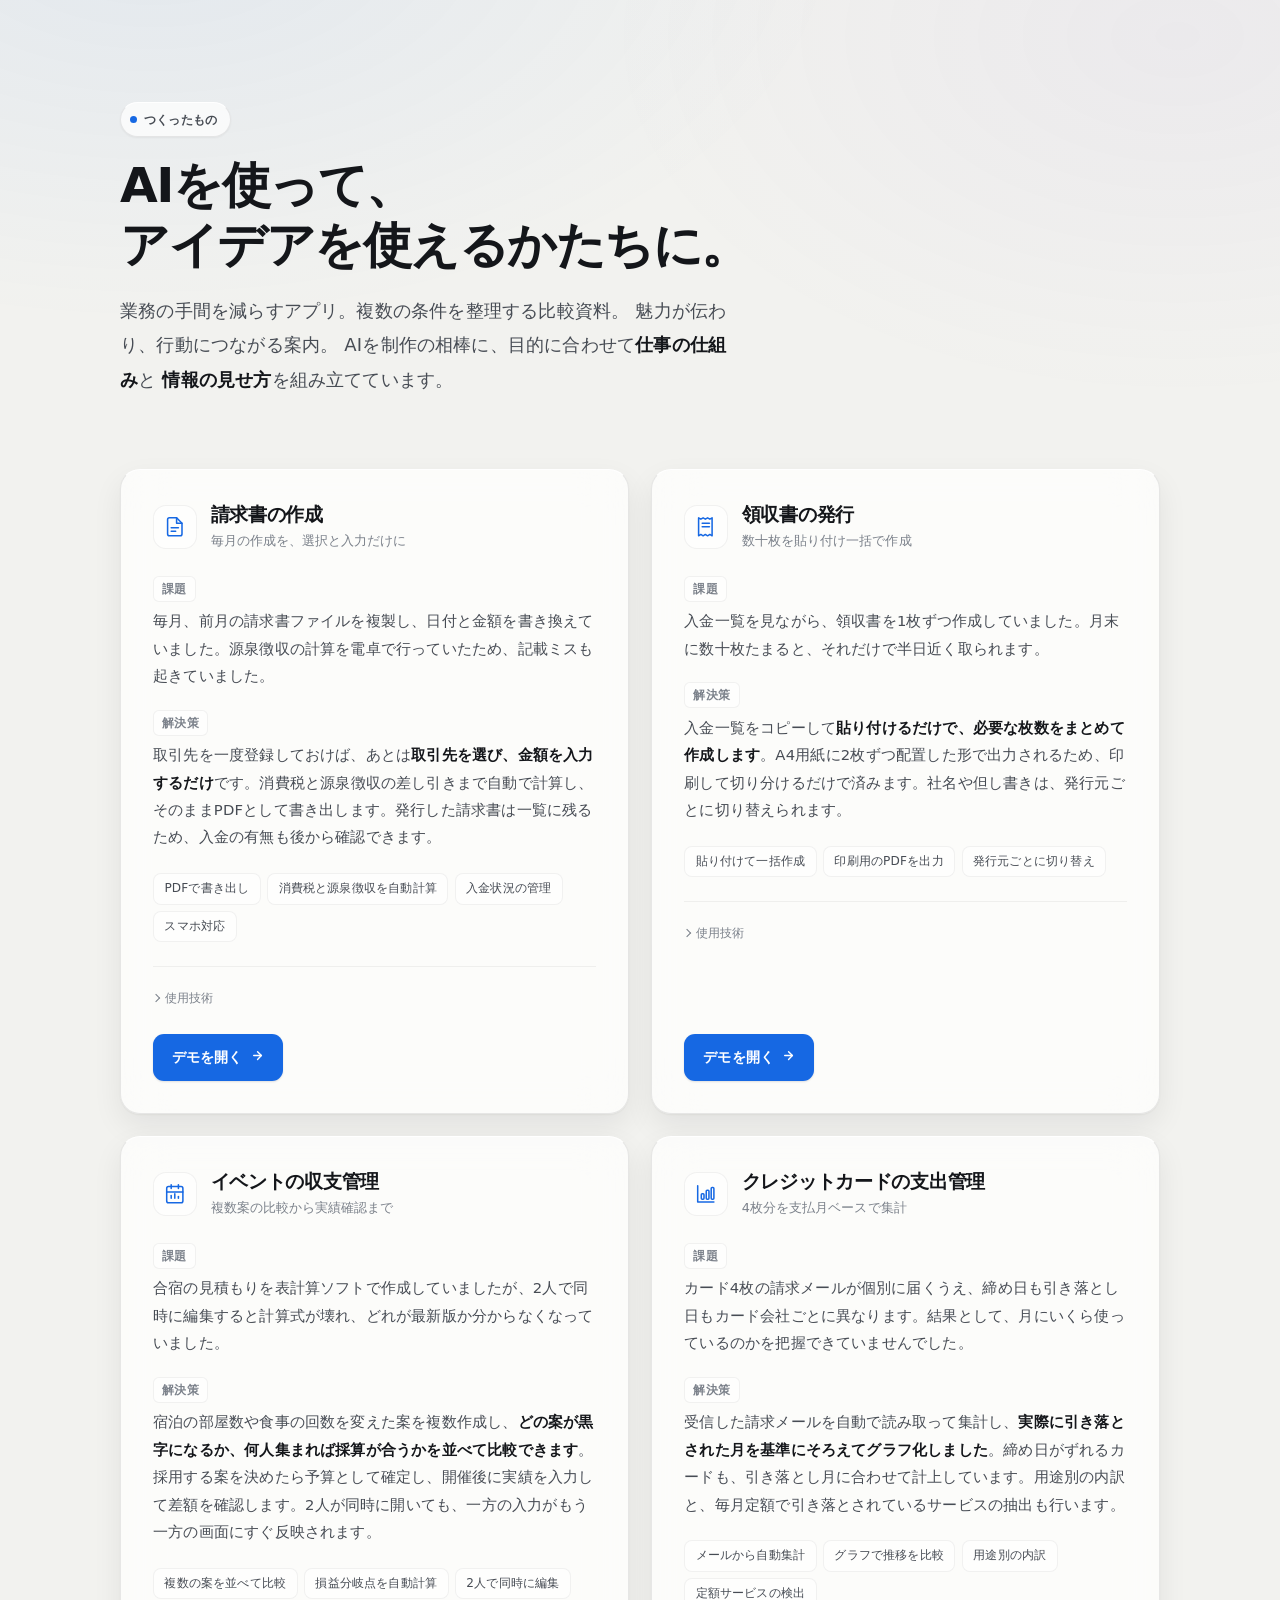
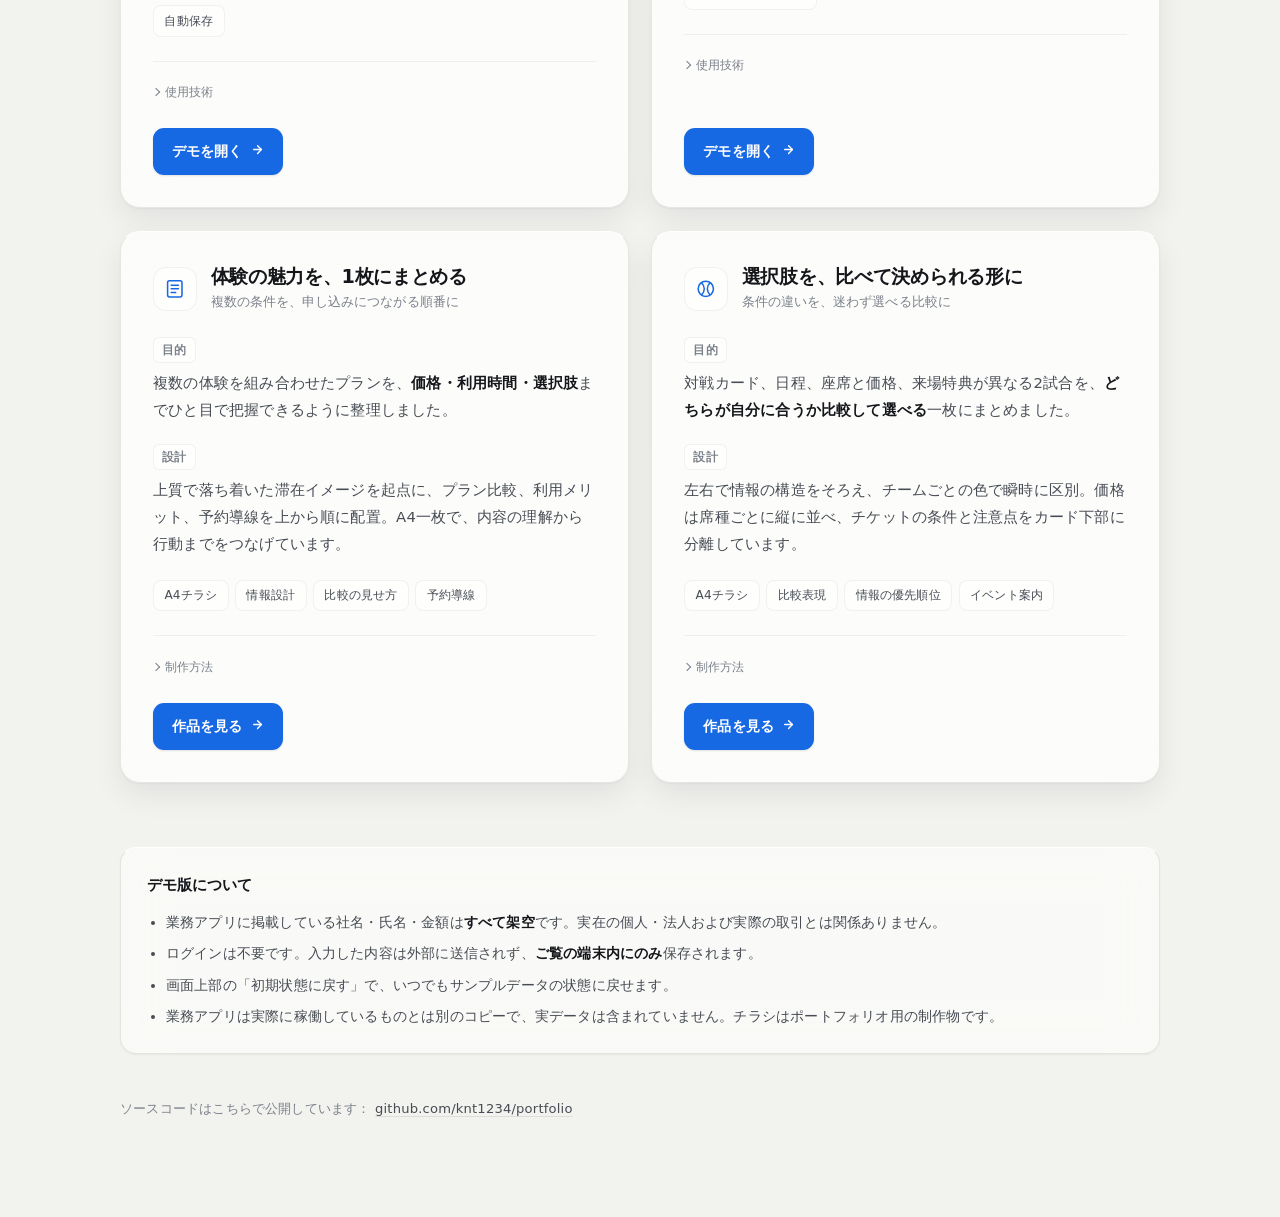
==== index.html @ f6bdf7dd "Emphasize AI capabilities in portfolio copy" ====
<!doctype html>
<html lang="ja">
<head>
<meta charset="utf-8">
<meta name="viewport" content="width=device-width, initial-scale=1">
<title>つくったもの｜AIでアイデアを使えるかたちに</title>
<meta name="description" content="AIを使って、業務アプリ、比較資料、案内チラシなどを制作。仕事や情報を、目的に合った使いやすいかたちにしています。">
<link rel="icon" href="data:image/svg+xml,<svg xmlns='http://www.w3.org/2000/svg' viewBox='0 0 100 100'><text y='.9em' font-size='90'>🧰</text></svg>">
<style>
/* ============================================================
   1. 配色とトークン
   ------------------------------------------------------------
   閲覧者のOSの明暗設定にそのまま従う。
   影・境界・面の3層で奥行きを作り、色は最小限にとどめる。
   ============================================================ */
:root {
  color-scheme: light dark;

  --page:        #f2f2ef;
  --wash-a:      rgba(31, 111, 235, .07);
  --wash-b:      rgba(120, 90, 200, .05);

  --surface:     rgba(255, 255, 255, .72);
  --surface-2:   rgba(255, 255, 255, .55);
  --edge-top:    rgba(255, 255, 255, .9);

  --ink:         #14161a;
  --ink-2:       #474c54;
  --ink-3:       #7b818a;

  --line:        rgba(20, 22, 26, .09);
  --line-2:      rgba(20, 22, 26, .055);

  --accent:      #1668e3;
  --accent-soft: rgba(22, 104, 227, .10);
  --accent-ink:  #ffffff;

  --shadow-1: 0 1px 2px rgba(16, 18, 22, .05);
  --shadow-2: 0 1px 2px rgba(16, 18, 22, .05), 0 12px 30px rgba(16, 18, 22, .07);
  --shadow-3: 0 2px 5px rgba(16, 18, 22, .07), 0 22px 52px rgba(16, 18, 22, .12);

  --blur: blur(24px) saturate(180%);

  /* 減衰しきったばね。行きすぎず、すっと止まる */
  --ease-spring: cubic-bezier(.32, .72, 0, 1);
  --ease-out:    cubic-bezier(.16, 1, .3, 1);
}

@media (prefers-color-scheme: dark) {
  :root {
    --page:        #0c0d0f;
    --wash-a:      rgba(80, 140, 255, .10);
    --wash-b:      rgba(150, 120, 255, .07);

    --surface:     rgba(30, 33, 38, .72);
    --surface-2:   rgba(38, 42, 48, .55);
    --edge-top:    rgba(255, 255, 255, .10);

    --ink:         #f4f5f7;
    --ink-2:       #b9bec6;
    --ink-3:       #868d97;

    --line:        rgba(255, 255, 255, .10);
    --line-2:      rgba(255, 255, 255, .06);

    --accent:      #74acff;
    --accent-soft: rgba(116, 172, 255, .14);
    --accent-ink:  #0c0d0f;

    --shadow-1: 0 1px 2px rgba(0, 0, 0, .45);
    --shadow-2: 0 1px 2px rgba(0, 0, 0, .45), 0 12px 30px rgba(0, 0, 0, .38);
    --shadow-3: 0 2px 5px rgba(0, 0, 0, .5), 0 22px 52px rgba(0, 0, 0, .5);
  }
}

/* 透明度を控える設定の人には、すりガラスをやめて不透明にする */
@media (prefers-reduced-transparency: reduce) {
  :root {
    --surface: Canvas;
    --surface-2: Canvas;
    --blur: none;
  }
  body::before { display: none; }
}

/* コントラストを上げる設定の人には、面を締めて境界をはっきりさせる */
@media (prefers-contrast: more) {
  :root {
    --surface: Canvas;
    --surface-2: Canvas;
    --line: CanvasText;
    --blur: none;
    --ink-2: CanvasText;
  }
}

* { box-sizing: border-box; }
html { -webkit-text-size-adjust: 100%; scroll-behavior: smooth; }

@media (prefers-reduced-motion: reduce) {
  html { scroll-behavior: auto; }
}

body {
  margin: 0;
  min-height: 100%;
  background: var(--page);
  color: var(--ink);
  /* 端末の標準フォントを使う。字形も字間も、その端末向けに調整済みのため */
  font: 100%/1.75 system-ui, -apple-system, "Hiragino Sans", "Noto Sans JP", sans-serif;
  font-size: 16px;
  letter-spacing: .012em;
  -webkit-font-smoothing: antialiased;
  text-rendering: optimizeLegibility;
}

/* すりガラスの下に敷く、ごく淡い光。面に厚みを感じさせるため */
body::before {
  content: "";
  position: fixed;
  inset: 0;
  z-index: -1;
  pointer-events: none;
  background:
    radial-gradient(70rem 40rem at 12% -8%, var(--wash-a), transparent 62%),
    radial-gradient(60rem 38rem at 92% 4%, var(--wash-b), transparent 60%);
}

.wrap {
  max-width: 1120px;
  margin: 0 auto;
  padding: clamp(3rem, 8vw, 6.5rem) clamp(1.25rem, 4vw, 2.5rem) 6rem;
}

/* ============================================================
   2. 導入
   ============================================================ */
/* 幅の指定に ch は使わない。日本語では「0」の字幅が基準になり、
   想定の半分ほどの幅になってしまうため。rem で決め打つ。 */
.masthead {
  max-width: 52rem;
  margin-bottom: clamp(2.75rem, 7vw, 4.5rem);
}

.eyebrow {
  display: inline-flex;
  align-items: center;
  gap: .45rem;
  margin: 0 0 1.15rem;
  padding: .34rem .8rem .34rem .55rem;
  border: 1px solid var(--line);
  border-top-color: var(--edge-top);
  border-radius: 999px;
  background: var(--surface);
  backdrop-filter: var(--blur);
  -webkit-backdrop-filter: var(--blur);
  box-shadow: var(--shadow-1);
  font-size: .78rem;
  font-weight: 600;
  letter-spacing: .01em;
  color: var(--ink-2);
}
.eyebrow .dot {
  width: .45rem; height: .45rem;
  border-radius: 50%;
  background: var(--accent);
}

h1 {
  margin: 0 0 1.1rem;
  font-size: clamp(1.78rem, 4.6vw, 3.05rem);
  font-weight: 700;
  /* 文字が大きくなるほど字間は空いて見えるので、その分を詰める */
  letter-spacing: -.03em;
  line-height: 1.24;
  /* 各行の長さをそろえ、末尾に1〜2文字だけ残るのを避ける */
  text-wrap: balance;
}

/* 狭い画面では、決め打ちの改行をやめて自然に折り返させる */
@media (max-width: 40rem) {
  h1 br { display: none; }
}

.lede {
  margin: 0;
  max-width: 38rem;
  font-size: clamp(1.02rem, 2.1vw, 1.13rem);
  line-height: 1.9;
  color: var(--ink-2);
  text-wrap: pretty;
}
.lede strong { color: var(--ink); font-weight: 650; }

/* ============================================================
   3. カード
   ============================================================ */
.grid {
  display: grid;
  grid-template-columns: repeat(auto-fit, minmax(min(100%, 23rem), 1fr));
  gap: clamp(1rem, 2.2vw, 1.4rem);
}

.card {
  display: flex;
  flex-direction: column;
  padding: clamp(1.5rem, 3vw, 2rem);
  border: 1px solid var(--line);
  /* 上辺だけ明るくして、面に光が当たっているように見せる */
  border-top-color: var(--edge-top);
  border-radius: 20px;
  background: var(--surface);
  backdrop-filter: var(--blur);
  -webkit-backdrop-filter: var(--blur);
  box-shadow: var(--shadow-2);
  transition:
    transform 420ms var(--ease-spring),
    box-shadow 420ms var(--ease-spring),
    border-color 420ms var(--ease-out);
}

@media (hover: hover) {
  .card:hover {
    transform: translateY(-4px);
    box-shadow: var(--shadow-3);
    border-color: color-mix(in srgb, var(--accent) 26%, var(--line));
  }
  .card:hover .icon {
    background: var(--accent-soft);
    transform: scale(1.04);
  }
}

.card-head {
  display: flex;
  align-items: center;
  gap: .85rem;
  margin-bottom: 1.35rem;
}

.icon {
  flex: none;
  display: grid;
  place-items: center;
  width: 2.75rem;
  height: 2.75rem;
  border: 1px solid var(--line-2);
  border-radius: 13px;
  background: var(--surface-2);
  color: var(--accent);
  transition: background 420ms var(--ease-out), transform 420ms var(--ease-spring);
}
.icon svg { width: 1.35rem; height: 1.35rem; }

h2 {
  margin: 0;
  font-size: 1.2rem;
  font-weight: 660;
  letter-spacing: -.015em;
  line-height: 1.35;
}
.card-kicker {
  margin: .1rem 0 0;
  font-size: .8rem;
  font-weight: 500;
  color: var(--ink-3);
  letter-spacing: .005em;
}

/* 課題 → 解決策 */
.story { margin: 0 0 1.4rem; }

.story dt {
  display: inline-block;
  margin-bottom: .35rem;
  padding: .12rem .5rem;
  border-radius: 6px;
  background: var(--surface-2);
  border: 1px solid var(--line-2);
  font-size: .72rem;
  font-weight: 650;
  letter-spacing: .04em;
  color: var(--ink-3);
}
.story dd {
  margin: 0 0 1.15rem;
  font-size: .925rem;
  line-height: 1.85;
  color: var(--ink-2);
}
.story dd:last-child { margin-bottom: 0; }
.story dd strong { color: var(--ink); font-weight: 620; }

.tags {
  display: flex;
  flex-wrap: wrap;
  gap: .4rem;
  margin: 0 0 1.5rem;
  padding: 0;
  list-style: none;
}
.tags li {
  padding: .26rem .65rem;
  border: 1px solid var(--line-2);
  border-radius: 8px;
  background: var(--surface-2);
  font-size: .755rem;
  font-weight: 500;
  letter-spacing: .015em;
  color: var(--ink-2);
}

/* 技術の話は、読みたい人だけが開ければよい。ひと段深いところに置く */
.tech {
  margin: 0 0 1.5rem;
  border-top: 1px solid var(--line-2);
  padding-top: .9rem;
}
.tech summary {
  display: inline-flex;
  align-items: center;
  gap: .35rem;
  font-size: .78rem;
  font-weight: 550;
  color: var(--ink-3);
  cursor: pointer;
  list-style: none;
  transition: color 220ms var(--ease-out);
}
.tech summary::-webkit-details-marker { display: none; }
.tech summary::before {
  content: "";
  width: .32rem; height: .32rem;
  border-right: 1.6px solid currentColor;
  border-bottom: 1.6px solid currentColor;
  transform: rotate(-45deg);
  transition: transform 300ms var(--ease-spring);
}
.tech[open] summary::before { transform: rotate(45deg); }
.tech summary:hover { color: var(--ink-2); }
.tech p {
  margin: .7rem 0 0;
  font-size: .8rem;
  line-height: 1.8;
  color: var(--ink-3);
}

.card-foot { margin-top: auto; }

.open {
  display: inline-flex;
  align-items: center;
  gap: .5rem;
  padding: .68rem 1.2rem;
  border-radius: 11px;
  background: var(--accent);
  color: var(--accent-ink);
  font-size: .9rem;
  font-weight: 620;
  letter-spacing: .005em;
  text-decoration: none;
  box-shadow: 0 1px 2px rgba(16, 18, 22, .12);
  /* 指を離してからでは遅い。押した瞬間に返す */
  transition: transform 110ms var(--ease-out), box-shadow 260ms var(--ease-out), filter 260ms var(--ease-out);
}
.open:hover { box-shadow: 0 8px 22px color-mix(in srgb, var(--accent) 34%, transparent); filter: brightness(1.07); }
.open:active { transform: scale(.968); transition-duration: 70ms; }
.open:focus-visible { outline: 2px solid var(--accent); outline-offset: 3px; }
.open .arr { transition: transform 340ms var(--ease-spring); }
.open:hover .arr { transform: translateX(3px); }
.open svg { width: .82rem; height: .82rem; }

/* ============================================================
   4. 注記とフッター
   ============================================================ */
.note {
  margin: clamp(2.75rem, 6vw, 4rem) 0 0;
  padding: 1.5rem 1.65rem;
  border: 1px solid var(--line);
  border-top-color: var(--edge-top);
  border-radius: 16px;
  background: var(--surface-2);
  backdrop-filter: var(--blur);
  -webkit-backdrop-filter: var(--blur);
  box-shadow: var(--shadow-1);
}
.note h3 {
  margin: 0 0 .7rem;
  font-size: .95rem;
  font-weight: 650;
  letter-spacing: -.005em;
  color: var(--ink);
}
.note ul { margin: 0; padding-left: 1.15rem; }
.note li {
  margin-bottom: .4rem;
  font-size: .875rem;
  line-height: 1.8;
  color: var(--ink-2);
}
.note li:last-child { margin-bottom: 0; }
.note strong { color: var(--ink); font-weight: 620; }

footer {
  margin-top: 2.75rem;
  font-size: .82rem;
  color: var(--ink-3);
}
footer a {
  color: var(--ink-2);
  text-decoration-color: var(--line);
  text-underline-offset: .25em;
}
footer a:hover { color: var(--accent); }

/* ============================================================
   5. 登場のしかた
   ------------------------------------------------------------
   届いた順に、ごく短く持ち上げながら現れる。
   動きを控える設定の人には、この演出ごと出さない。
   ============================================================ */
@media (prefers-reduced-motion: no-preference) {
  .rise {
    opacity: 0;
    transform: translateY(12px);
    animation: rise 620ms var(--ease-spring) forwards;
  }
  .rise:nth-child(1) { animation-delay: 60ms; }
  .rise:nth-child(2) { animation-delay: 130ms; }
  .rise:nth-child(3) { animation-delay: 200ms; }
  .rise:nth-child(4) { animation-delay: 270ms; }
  .masthead.rise { animation-delay: 0ms; }
}

@keyframes rise {
  to { opacity: 1; transform: none; }
}

@media (prefers-reduced-motion: reduce) {
  .card, .open, .icon, .arr, .tech summary::before { transition-duration: 1ms !important; }
  .card:hover, .open:active, .icon { transform: none !important; }
}
</style>
</head>
<body>

<div class="wrap">

  <header class="masthead rise">
    <span class="eyebrow"><span class="dot" aria-hidden="true"></span>つくったもの</span>
    <h1>AIを使って、<br>アイデアを使えるかたちに。</h1>
    <p class="lede">
      業務の手間を減らすアプリ。複数の条件を整理する比較資料。
      魅力が伝わり、行動につながる案内。
      AIを制作の相棒に、目的に合わせて<strong>仕事の仕組み</strong>と
      <strong>情報の見せ方</strong>を組み立てています。
    </p>
  </header>

  <main class="grid">

    <!-- ============ 請求書 ============ -->
    <article class="card rise">
      <div class="card-head">
        <span class="icon" aria-hidden="true">
          <svg viewBox="0 0 24 24" fill="none" stroke="currentColor" stroke-width="1.7" stroke-linecap="round" stroke-linejoin="round">
            <path d="M14 2H6a2 2 0 0 0-2 2v16a2 2 0 0 0 2 2h12a2 2 0 0 0 2-2V8z"/>
            <path d="M14 2v6h6"/><path d="M8 13h8"/><path d="M8 17h5"/>
          </svg>
        </span>
        <div>
          <h2>請求書の作成</h2>
          <p class="card-kicker">毎月の作成を、選択と入力だけに</p>
        </div>
      </div>

      <dl class="story">
        <dt>課題</dt>
        <dd>毎月、前月の請求書ファイルを複製し、日付と金額を書き換えていました。源泉徴収の計算を電卓で行っていたため、記載ミスも起きていました。</dd>
        <dt>解決策</dt>
        <dd>取引先を一度登録しておけば、あとは<strong>取引先を選び、金額を入力するだけ</strong>です。消費税と源泉徴収の差し引きまで自動で計算し、そのままPDFとして書き出します。発行した請求書は一覧に残るため、入金の有無も後から確認できます。</dd>
      </dl>

      <ul class="tags">
        <li>PDFで書き出し</li><li>消費税と源泉徴収を自動計算</li><li>入金状況の管理</li><li>スマホ対応</li>
      </ul>

      <details class="tech">
        <summary>使用技術</summary>
        <p>HTML / CSS / JavaScript のみ。PDF生成に jsPDF、保存はブラウザの localStorage。ビルド工程なしの静的ファイル1枚で完結。</p>
      </details>

      <div class="card-foot">
        <a class="open" href="apps/invoice/">デモを開く
          <span class="arr" aria-hidden="true"><svg viewBox="0 0 24 24" fill="none" stroke="currentColor" stroke-width="2.6" stroke-linecap="round" stroke-linejoin="round"><path d="M5 12h14"/><path d="m12 5 7 7-7 7"/></svg></span>
        </a>
      </div>
    </article>

    <!-- ============ 領収書 ============ -->
    <article class="card rise">
      <div class="card-head">
        <span class="icon" aria-hidden="true">
          <svg viewBox="0 0 24 24" fill="none" stroke="currentColor" stroke-width="1.7" stroke-linecap="round" stroke-linejoin="round">
            <path d="M4 2v20l2.5-1.5L9 22l2.5-1.5L14 22l2.5-1.5L19 22V2l-2.5 1.5L14 2l-2.5 1.5L9 2 6.5 3.5z"/>
            <path d="M8 8h8"/><path d="M8 12h8"/>
          </svg>
        </span>
        <div>
          <h2>領収書の発行</h2>
          <p class="card-kicker">数十枚を貼り付け一括で作成</p>
        </div>
      </div>

      <dl class="story">
        <dt>課題</dt>
        <dd>入金一覧を見ながら、領収書を1枚ずつ作成していました。月末に数十枚たまると、それだけで半日近く取られます。</dd>
        <dt>解決策</dt>
        <dd>入金一覧をコピーして<strong>貼り付けるだけで、必要な枚数をまとめて作成します</strong>。A4用紙に2枚ずつ配置した形で出力されるため、印刷して切り分けるだけで済みます。社名や但し書きは、発行元ごとに切り替えられます。</dd>
      </dl>

      <ul class="tags">
        <li>貼り付けて一括作成</li><li>印刷用のPDFを出力</li><li>発行元ごとに切り替え</li>
      </ul>

      <details class="tech">
        <summary>使用技術</summary>
        <p>HTML / CSS / JavaScript。画面を html2canvas で画像化し jsPDF で1つのPDFに結合。実際に稼働している版は Firebase Authentication で利用者を限定。</p>
      </details>

      <div class="card-foot">
        <a class="open" href="apps/receipt/">デモを開く
          <span class="arr" aria-hidden="true"><svg viewBox="0 0 24 24" fill="none" stroke="currentColor" stroke-width="2.6" stroke-linecap="round" stroke-linejoin="round"><path d="M5 12h14"/><path d="m12 5 7 7-7 7"/></svg></span>
        </a>
      </div>
    </article>

    <!-- ============ イベント収支 ============ -->
    <article class="card rise">
      <div class="card-head">
        <span class="icon" aria-hidden="true">
          <svg viewBox="0 0 24 24" fill="none" stroke="currentColor" stroke-width="1.7" stroke-linecap="round" stroke-linejoin="round">
            <rect x="3" y="4" width="18" height="18" rx="2"/>
            <path d="M16 2v4"/><path d="M8 2v4"/><path d="M3 10h18"/>
            <path d="M8 17v-3"/><path d="M12 17v-5"/><path d="M16 17v-2"/>
          </svg>
        </span>
        <div>
          <h2>イベントの収支管理</h2>
          <p class="card-kicker">複数案の比較から実績確認まで</p>
        </div>
      </div>

      <dl class="story">
        <dt>課題</dt>
        <dd>合宿の見積もりを表計算ソフトで作成していましたが、2人で同時に編集すると計算式が壊れ、どれが最新版か分からなくなっていました。</dd>
        <dt>解決策</dt>
        <dd>宿泊の部屋数や食事の回数を変えた案を複数作成し、<strong>どの案が黒字になるか、何人集まれば採算が合うかを並べて比較できます</strong>。採用する案を決めたら予算として確定し、開催後に実績を入力して差額を確認します。2人が同時に開いても、一方の入力がもう一方の画面にすぐ反映されます。</dd>
      </dl>

      <ul class="tags">
        <li>複数の案を並べて比較</li><li>損益分岐点を自動計算</li><li>2人で同時に編集</li><li>自動保存</li>
      </ul>

      <details class="tech">
        <summary>使用技術</summary>
        <p>Firebase Authentication（Googleログイン）＋ Cloud Firestore ＋ Firebase Hosting。onSnapshot による購読でリアルタイム同期。アプリ本体は約3,000行。</p>
      </details>

      <div class="card-foot">
        <a class="open" href="apps/event-budget/">デモを開く
          <span class="arr" aria-hidden="true"><svg viewBox="0 0 24 24" fill="none" stroke="currentColor" stroke-width="2.6" stroke-linecap="round" stroke-linejoin="round"><path d="M5 12h14"/><path d="m12 5 7 7-7 7"/></svg></span>
        </a>
      </div>
    </article>

    <!-- ============ クレカ ============ -->
    <article class="card rise">
      <div class="card-head">
        <span class="icon" aria-hidden="true">
          <svg viewBox="0 0 24 24" fill="none" stroke="currentColor" stroke-width="1.7" stroke-linecap="round" stroke-linejoin="round">
            <path d="M3 3v18h18"/>
            <rect x="7" y="12" width="3" height="6" rx="1"/>
            <rect x="12.5" y="8" width="3" height="10" rx="1"/>
            <rect x="18" y="5" width="3" height="13" rx="1"/>
          </svg>
        </span>
        <div>
          <h2>クレジットカードの支出管理</h2>
          <p class="card-kicker">4枚分を支払月ベースで集計</p>
        </div>
      </div>

      <dl class="story">
        <dt>課題</dt>
        <dd>カード4枚の請求メールが個別に届くうえ、締め日も引き落とし日もカード会社ごとに異なります。結果として、月にいくら使っているのかを把握できていませんでした。</dd>
        <dt>解決策</dt>
        <dd>受信した請求メールを自動で読み取って集計し、<strong>実際に引き落とされた月を基準にそろえてグラフ化しました</strong>。締め日がずれるカードも、引き落とし月に合わせて計上しています。用途別の内訳と、毎月定額で引き落とされているサービスの抽出も行います。</dd>
      </dl>

      <ul class="tags">
        <li>メールから自動集計</li><li>グラフで推移を比較</li><li>用途別の内訳</li><li>定額サービスの検出</li>
      </ul>

      <details class="tech">
        <summary>使用技術</summary>
        <p>グラフ描画ライブラリを使わず、素の SVG を JavaScript で組み立て。メールからの抽出・集計は別途スクリプトで実行し、結果をこの画面に流し込む構成。</p>
      </details>

      <div class="card-foot">
        <a class="open" href="apps/card-dashboard/">デモを開く
          <span class="arr" aria-hidden="true"><svg viewBox="0 0 24 24" fill="none" stroke="currentColor" stroke-width="2.6" stroke-linecap="round" stroke-linejoin="round"><path d="M5 12h14"/><path d="m12 5 7 7-7 7"/></svg></span>
        </a>
      </div>
    </article>

    <!-- ============ IBASHO flyer ============ -->
    <article class="card rise">
      <div class="card-head">
        <span class="icon" aria-hidden="true">
          <svg viewBox="0 0 24 24" fill="none" stroke="currentColor" stroke-width="1.7" stroke-linecap="round" stroke-linejoin="round">
            <path d="M6 3h12a2 2 0 0 1 2 2v14a2 2 0 0 1-2 2H6a2 2 0 0 1-2-2V5a2 2 0 0 1 2-2Z"/>
            <path d="M8 8h8M8 12h8M8 16h5"/>
          </svg>
        </span>
        <div>
          <h2>体験の魅力を、1枚にまとめる</h2>
          <p class="card-kicker">複数の条件を、申し込みにつながる順番に</p>
        </div>
      </div>

      <dl class="story">
        <dt>目的</dt>
        <dd>複数の体験を組み合わせたプランを、<strong>価格・利用時間・選択肢</strong>までひと目で把握できるように整理しました。</dd>
        <dt>設計</dt>
        <dd>上質で落ち着いた滞在イメージを起点に、プラン比較、利用メリット、予約導線を上から順に配置。A4一枚で、内容の理解から行動までをつなげています。</dd>
      </dl>

      <ul class="tags">
        <li>A4チラシ</li><li>情報設計</li><li>比較の見せ方</li><li>予約導線</li>
      </ul>

      <details class="tech">
        <summary>制作方法</summary>
        <p>HTML / CSSでA4レイアウトを設計し、PDFと画像に書き出し。読みやすさを保ちながら、写真と料金・条件の優先順位を設計しました。</p>
      </details>

      <div class="card-foot">
        <a class="open" href="works/ibasho/">作品を見る
          <span class="arr" aria-hidden="true"><svg viewBox="0 0 24 24" fill="none" stroke="currentColor" stroke-width="2.6" stroke-linecap="round" stroke-linejoin="round"><path d="M5 12h14"/><path d="m12 5 7 7-7 7"/></svg></span>
        </a>
      </div>
    </article>

    <!-- ============ Baseball flyer ============ -->
    <article class="card rise">
      <div class="card-head">
        <span class="icon" aria-hidden="true">
          <svg viewBox="0 0 24 24" fill="none" stroke="currentColor" stroke-width="1.7" stroke-linecap="round" stroke-linejoin="round">
            <circle cx="12" cy="12" r="8.5"/>
            <path d="M7.5 5.5c1.8 1.8 2.8 4 2.8 6.5s-1 4.7-2.8 6.5M16.5 5.5c-1.8 1.8-2.8 4-2.8 6.5s1 4.7 2.8 6.5"/>
          </svg>
        </span>
        <div>
          <h2>選択肢を、比べて決められる形に</h2>
          <p class="card-kicker">条件の違いを、迷わず選べる比較に</p>
        </div>
      </div>

      <dl class="story">
        <dt>目的</dt>
        <dd>対戦カード、日程、座席と価格、来場特典が異なる2試合を、<strong>どちらが自分に合うか比較して選べる</strong>一枚にまとめました。</dd>
        <dt>設計</dt>
        <dd>左右で情報の構造をそろえ、チームごとの色で瞬時に区別。価格は席種ごとに縦に並べ、チケットの条件と注意点をカード下部に分離しています。</dd>
      </dl>

      <ul class="tags">
        <li>A4チラシ</li><li>比較表現</li><li>情報の優先順位</li><li>イベント案内</li>
      </ul>

      <details class="tech">
        <summary>制作方法</summary>
        <p>HTML / CSSでA4レイアウトを設計し、PDFと画像に書き出し。複数の公式情報を比較しやすい共通フォーマットに再構成しました。</p>
      </details>

      <div class="card-foot">
        <a class="open" href="works/baseball/">作品を見る
          <span class="arr" aria-hidden="true"><svg viewBox="0 0 24 24" fill="none" stroke="currentColor" stroke-width="2.6" stroke-linecap="round" stroke-linejoin="round"><path d="M5 12h14"/><path d="m12 5 7 7-7 7"/></svg></span>
        </a>
      </div>
    </article>

  </main>

  <section class="note">
    <h3>デモ版について</h3>
    <ul>
      <li>業務アプリに掲載している社名・氏名・金額は<strong>すべて架空</strong>です。実在の個人・法人および実際の取引とは関係ありません。</li>
      <li>ログインは不要です。入力した内容は外部に送信されず、<strong>ご覧の端末内にのみ</strong>保存されます。</li>
      <li>画面上部の「初期状態に戻す」で、いつでもサンプルデータの状態に戻せます。</li>
      <li>業務アプリは実際に稼働しているものとは別のコピーで、実データは含まれていません。チラシはポートフォリオ用の制作物です。</li>
    </ul>
  </section>

  <footer>
    ソースコードはこちらで公開しています：
    <a href="https://github.com/knt1234/portfolio">github.com/knt1234/portfolio</a>
  </footer>

</div>

</body>
</html>
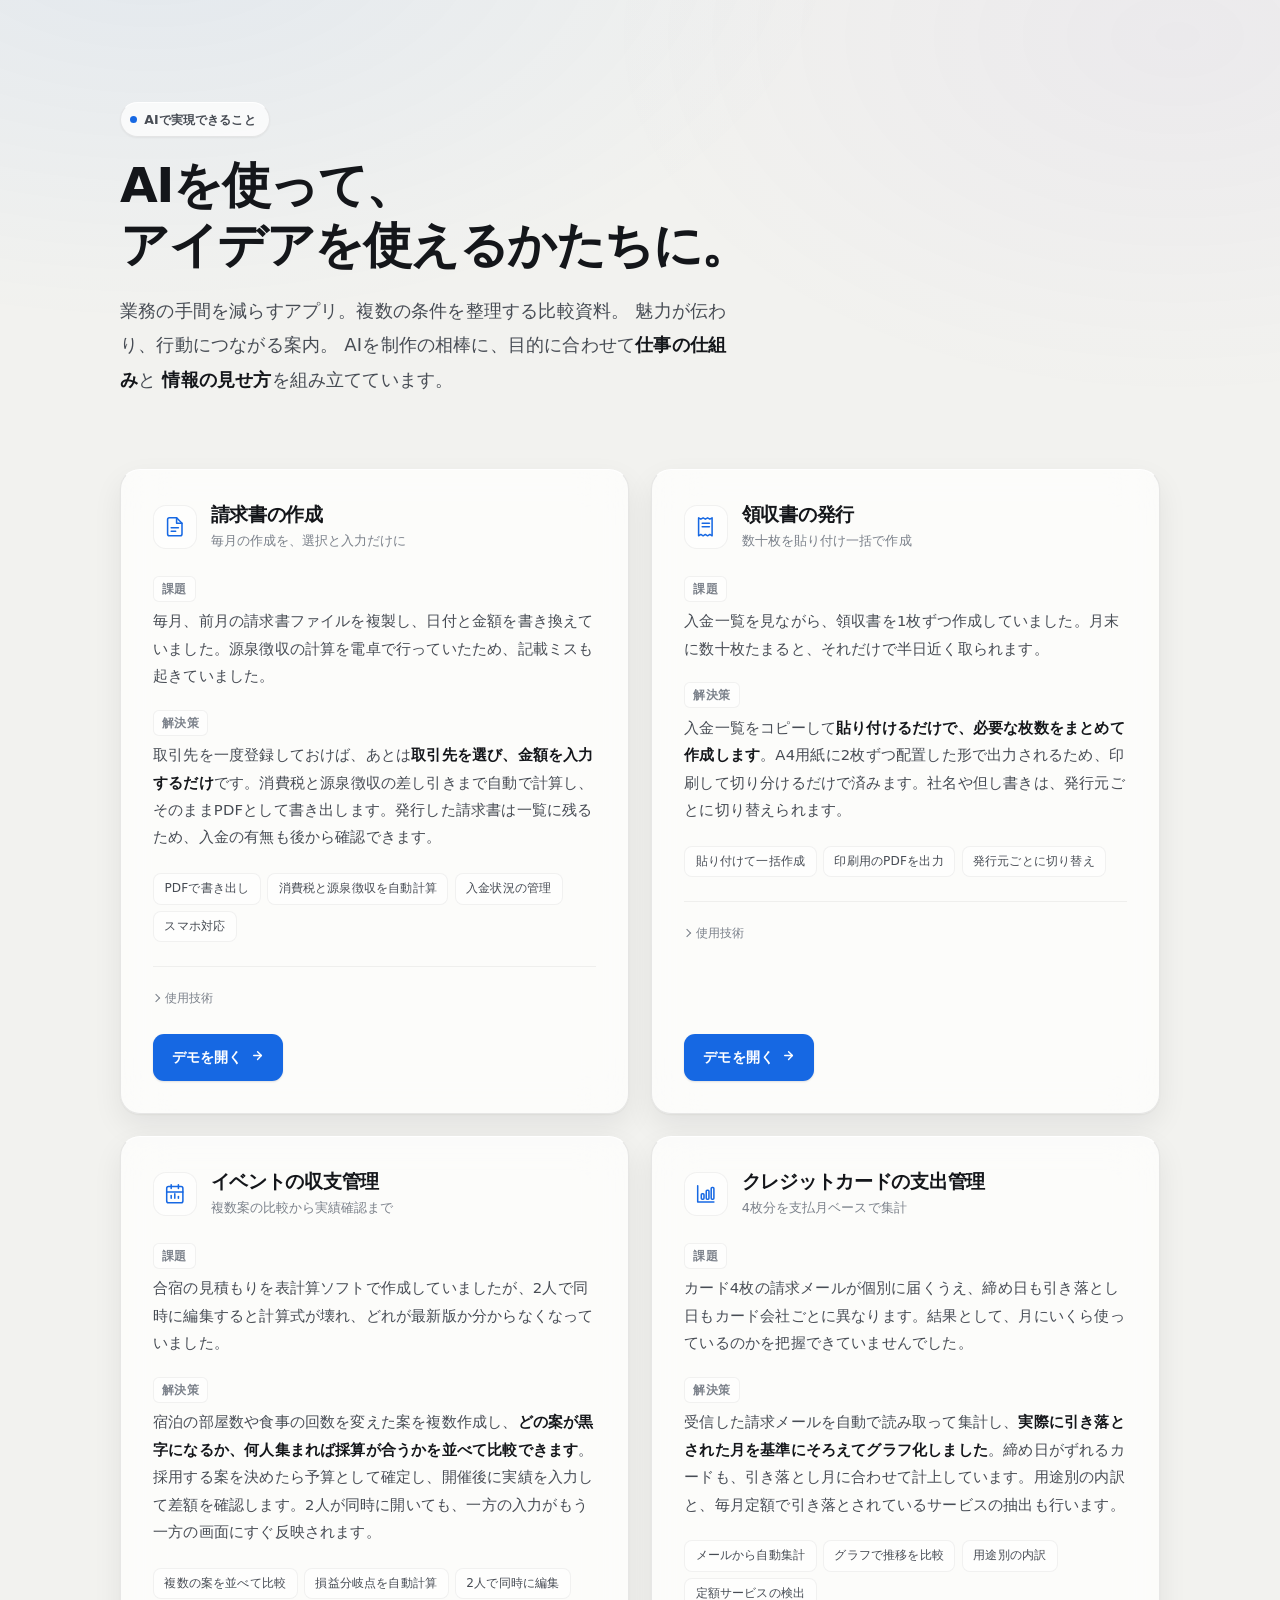
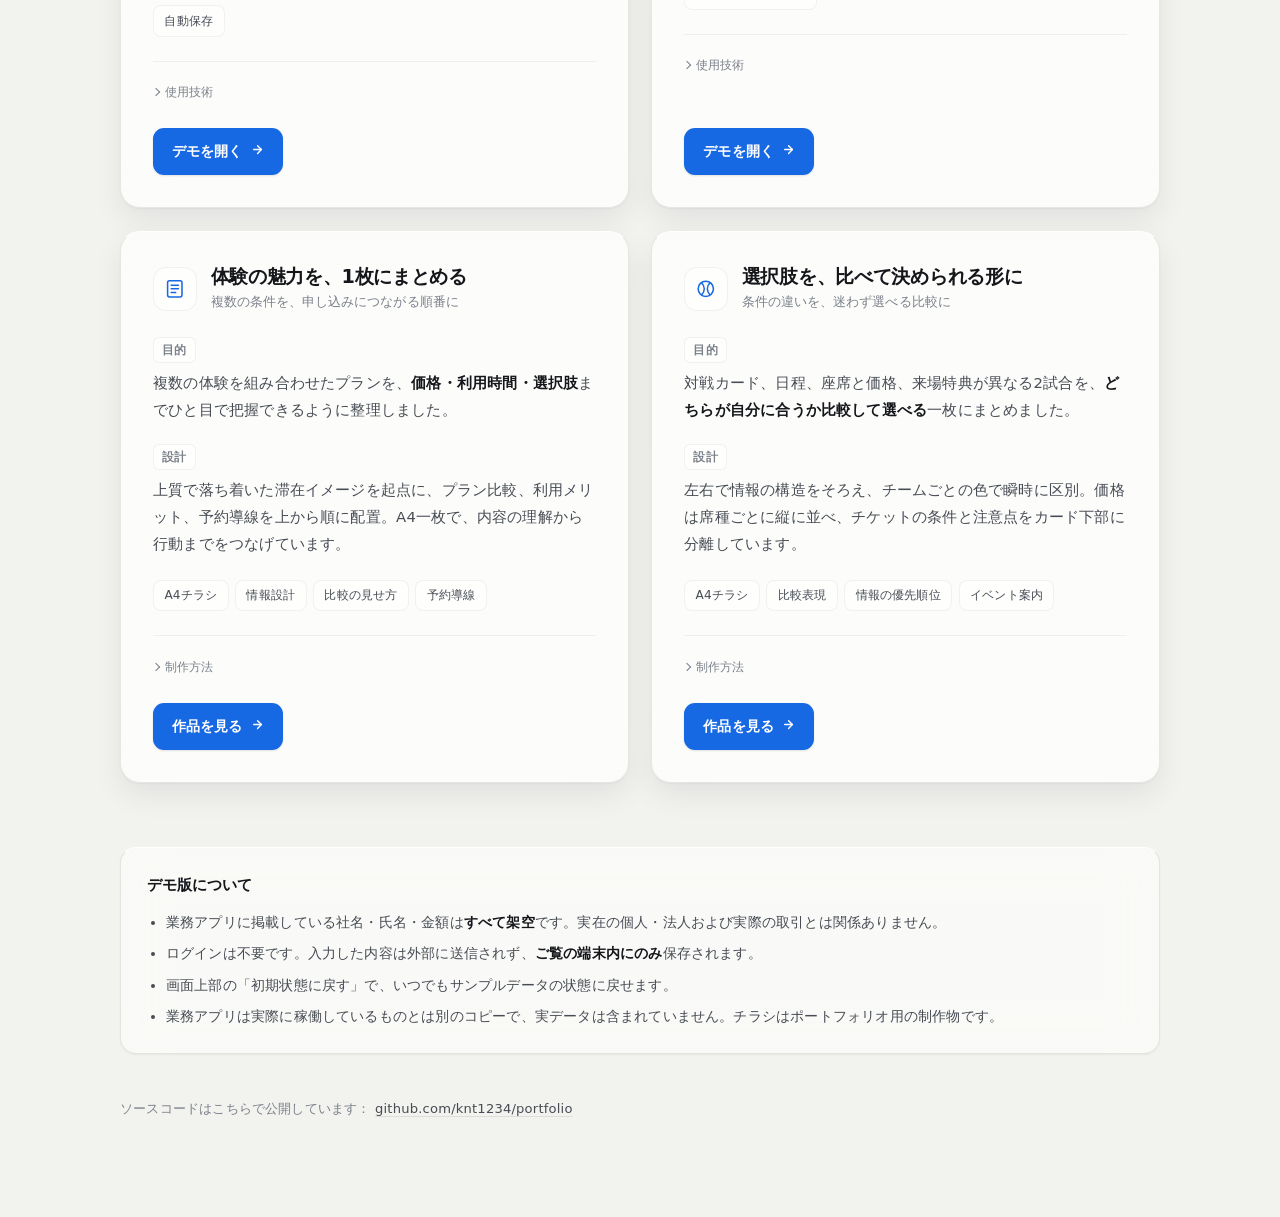
==== commit d6ad15b4: "Refine portfolio heading" ====
--- a/index.html
+++ b/index.html
@@ -3,7 +3,7 @@
 <head>
 <meta charset="utf-8">
 <meta name="viewport" content="width=device-width, initial-scale=1">
-<title>つくったもの｜AIでアイデアを使えるかたちに</title>
+<title>AIでアイデアを使えるかたちに｜ポートフォリオ</title>
 <meta name="description" content="AIを使って、業務アプリ、比較資料、案内チラシなどを制作。仕事や情報を、目的に合った使いやすいかたちにしています。">
 <link rel="icon" href="data:image/svg+xml,<svg xmlns='http://www.w3.org/2000/svg' viewBox='0 0 100 100'><text y='.9em' font-size='90'>🧰</text></svg>">
 <style>
@@ -447,7 +447,7 @@
 <div class="wrap">
 
   <header class="masthead rise">
-    <span class="eyebrow"><span class="dot" aria-hidden="true"></span>つくったもの</span>
+    <span class="eyebrow"><span class="dot" aria-hidden="true"></span>AIで実現できること</span>
     <h1>AIを使って、<br>アイデアを使えるかたちに。</h1>
     <p class="lede">
       業務の手間を減らすアプリ。複数の条件を整理する比較資料。
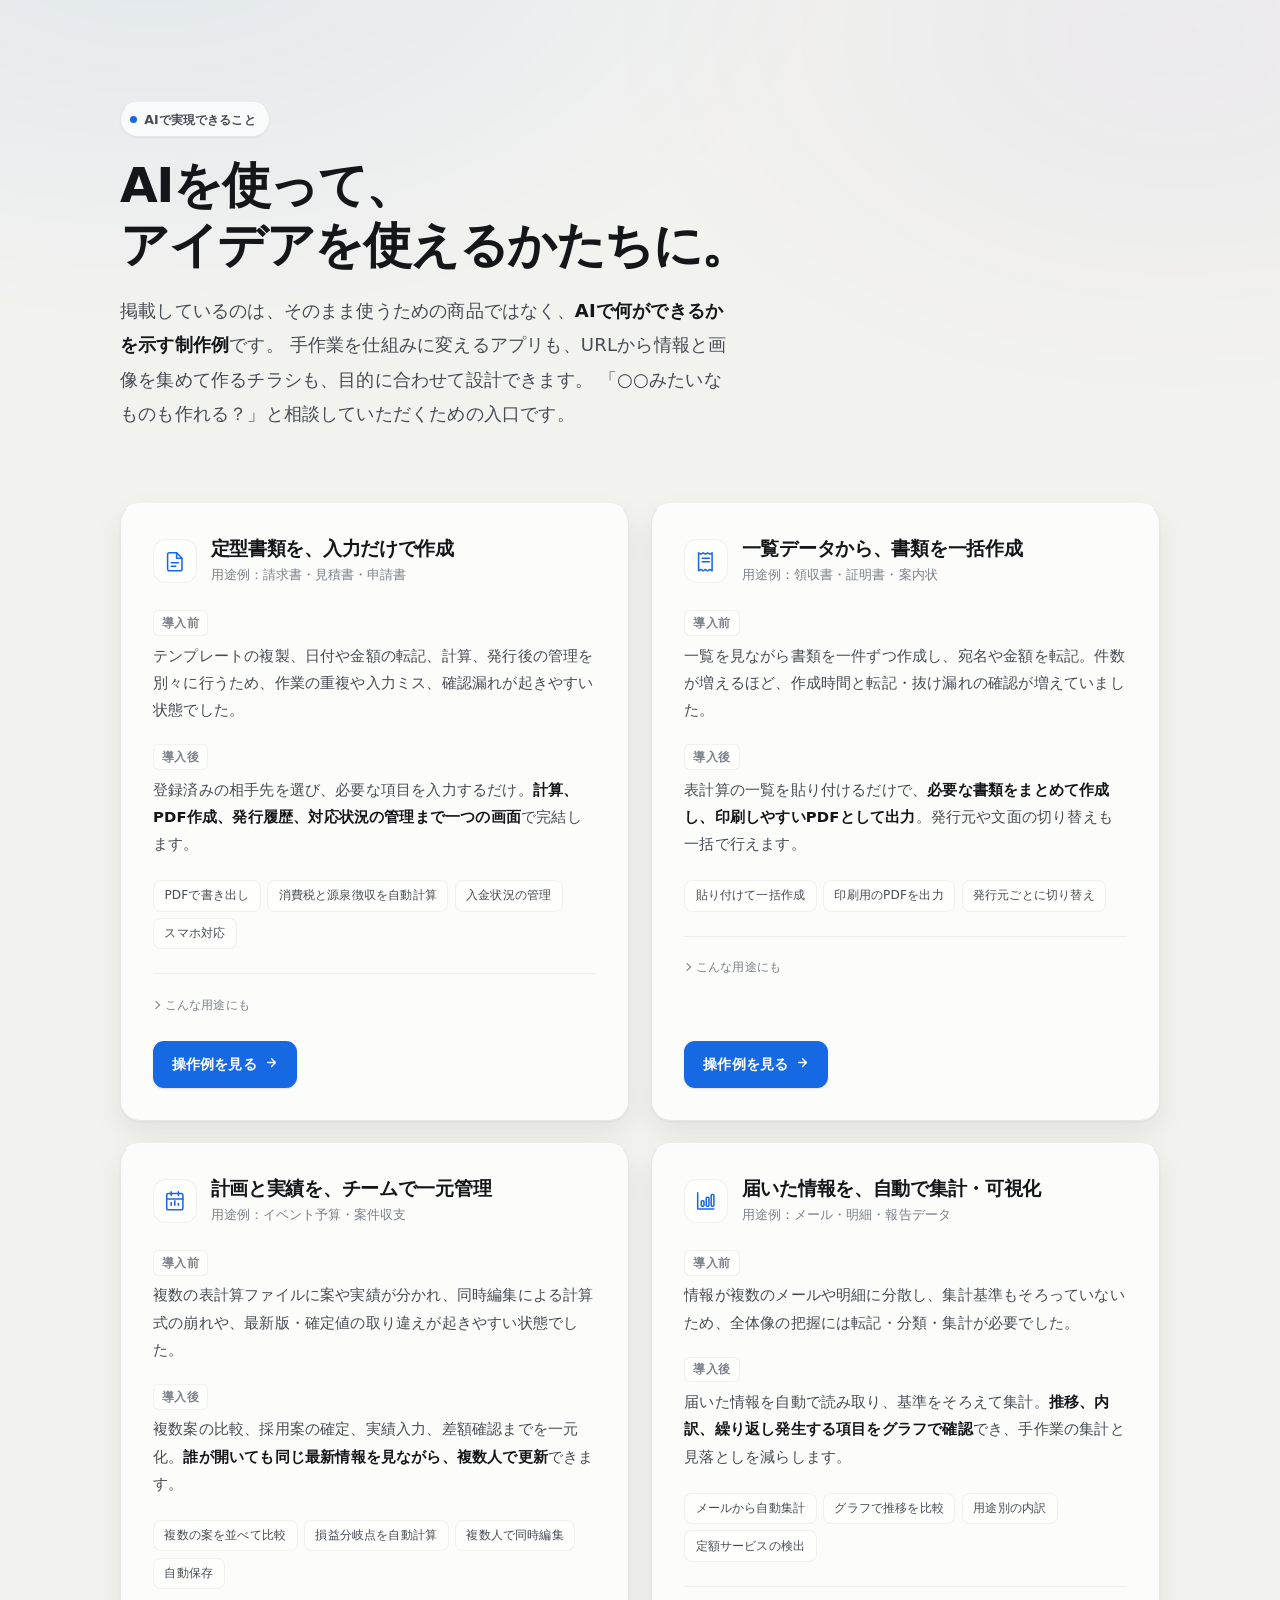
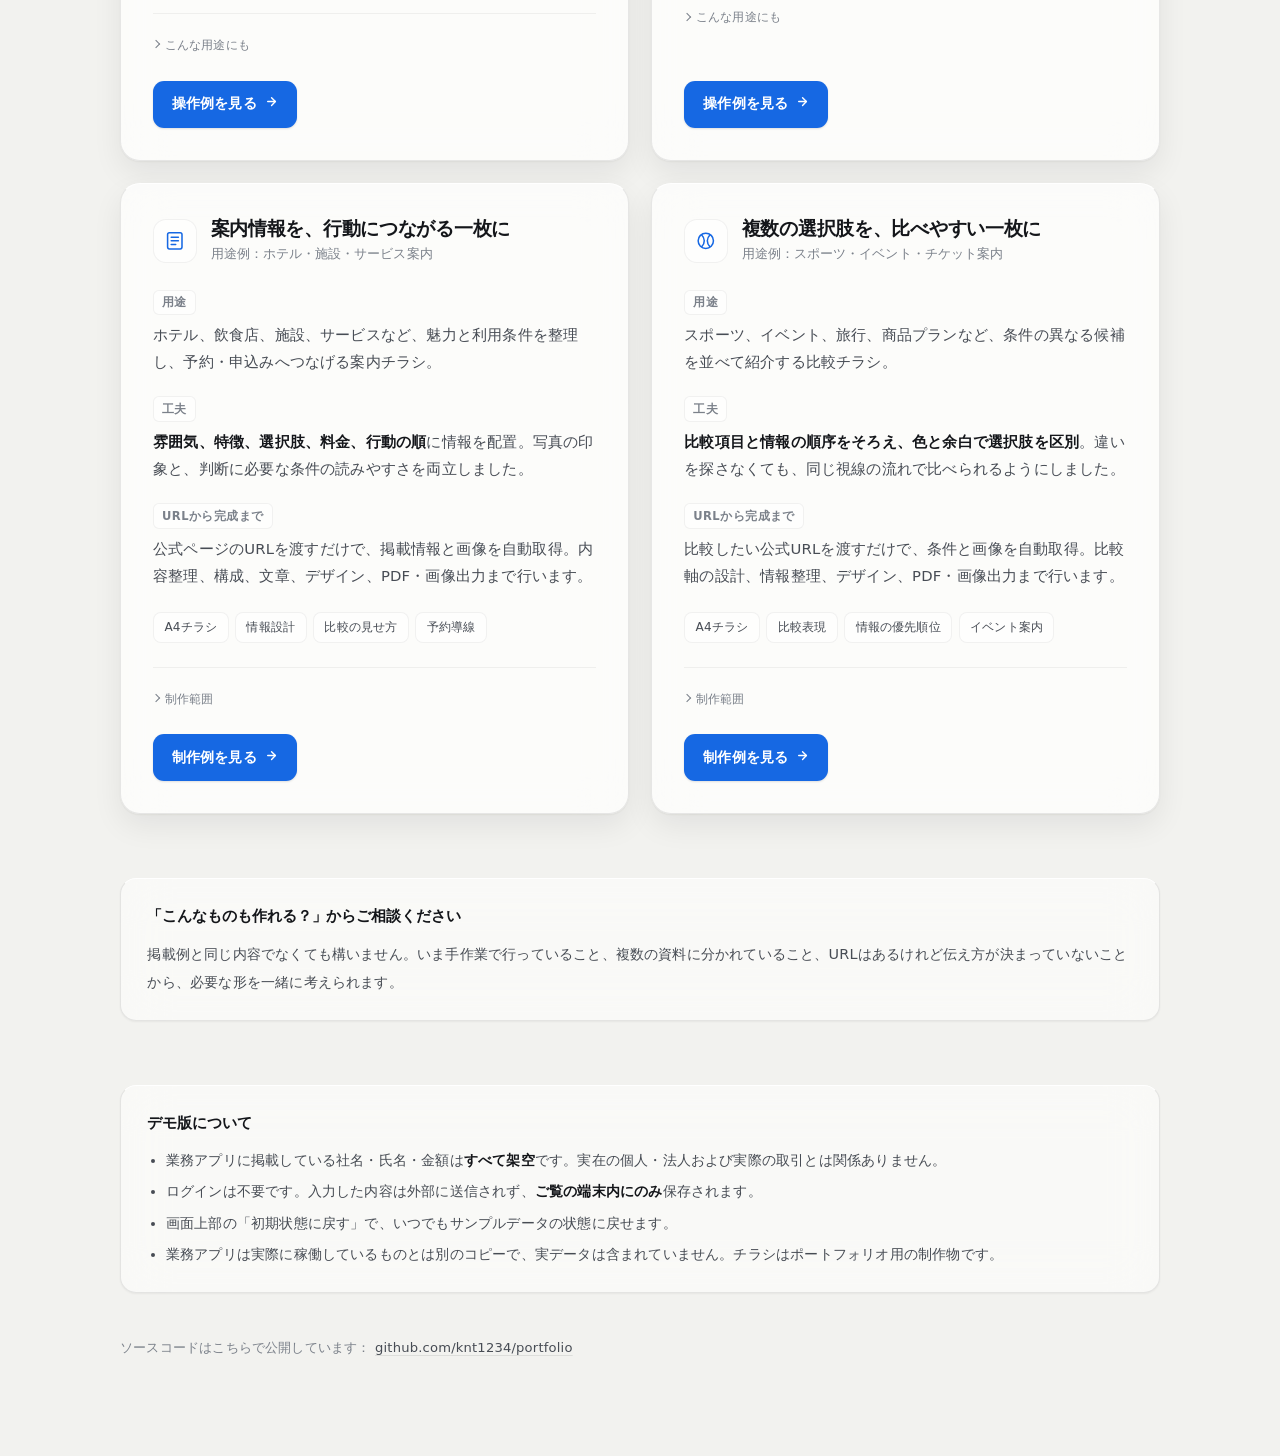
==== commit 291d9824: "Reframe portfolio around AI capabilities" ====
--- a/index.html
+++ b/index.html
@@ -391,6 +391,12 @@
   letter-spacing: -.005em;
   color: var(--ink);
 }
+.note p {
+  margin: 0;
+  font-size: .9rem;
+  line-height: 1.9;
+  color: var(--ink-2);
+}
 .note ul { margin: 0; padding-left: 1.15rem; }
 .note li {
   margin-bottom: .4rem;
@@ -450,10 +456,9 @@
     <span class="eyebrow"><span class="dot" aria-hidden="true"></span>AIで実現できること</span>
     <h1>AIを使って、<br>アイデアを使えるかたちに。</h1>
     <p class="lede">
-      業務の手間を減らすアプリ。複数の条件を整理する比較資料。
-      魅力が伝わり、行動につながる案内。
-      AIを制作の相棒に、目的に合わせて<strong>仕事の仕組み</strong>と
-      <strong>情報の見せ方</strong>を組み立てています。
+      掲載しているのは、そのまま使うための商品ではなく、<strong>AIで何ができるかを示す制作例</strong>です。
+      手作業を仕組みに変えるアプリも、URLから情報と画像を集めて作るチラシも、目的に合わせて設計できます。
+      「○○みたいなものも作れる？」と相談していただくための入口です。
     </p>
   </header>
 
@@ -469,16 +474,16 @@
           </svg>
         </span>
         <div>
-          <h2>請求書の作成</h2>
-          <p class="card-kicker">毎月の作成を、選択と入力だけに</p>
+          <h2>定型書類を、入力だけで作成</h2>
+          <p class="card-kicker">用途例：請求書・見積書・申請書</p>
         </div>
       </div>
 
       <dl class="story">
-        <dt>課題</dt>
-        <dd>毎月、前月の請求書ファイルを複製し、日付と金額を書き換えていました。源泉徴収の計算を電卓で行っていたため、記載ミスも起きていました。</dd>
-        <dt>解決策</dt>
-        <dd>取引先を一度登録しておけば、あとは<strong>取引先を選び、金額を入力するだけ</strong>です。消費税と源泉徴収の差し引きまで自動で計算し、そのままPDFとして書き出します。発行した請求書は一覧に残るため、入金の有無も後から確認できます。</dd>
+        <dt>導入前</dt>
+        <dd>テンプレートの複製、日付や金額の転記、計算、発行後の管理を別々に行うため、作業の重複や入力ミス、確認漏れが起きやすい状態でした。</dd>
+        <dt>導入後</dt>
+        <dd>登録済みの相手先を選び、必要な項目を入力するだけ。<strong>計算、PDF作成、発行履歴、対応状況の管理まで一つの画面</strong>で完結します。</dd>
       </dl>
 
       <ul class="tags">
@@ -486,12 +491,12 @@
       </ul>
 
       <details class="tech">
-        <summary>使用技術</summary>
-        <p>HTML / CSS / JavaScript のみ。PDF生成に jsPDF、保存はブラウザの localStorage。ビルド工程なしの静的ファイル1枚で完結。</p>
+        <summary>こんな用途にも</summary>
+        <p>見積書、納品書、申請書、注文書など、決まった形式に情報を入れて発行・管理する業務へ応用できます。</p>
       </details>
 
       <div class="card-foot">
-        <a class="open" href="apps/invoice/">デモを開く
+        <a class="open" href="apps/invoice/">操作例を見る
           <span class="arr" aria-hidden="true"><svg viewBox="0 0 24 24" fill="none" stroke="currentColor" stroke-width="2.6" stroke-linecap="round" stroke-linejoin="round"><path d="M5 12h14"/><path d="m12 5 7 7-7 7"/></svg></span>
         </a>
       </div>
@@ -507,16 +512,16 @@
           </svg>
         </span>
         <div>
-          <h2>領収書の発行</h2>
-          <p class="card-kicker">数十枚を貼り付け一括で作成</p>
+          <h2>一覧データから、書類を一括作成</h2>
+          <p class="card-kicker">用途例：領収書・証明書・案内状</p>
         </div>
       </div>
 
       <dl class="story">
-        <dt>課題</dt>
-        <dd>入金一覧を見ながら、領収書を1枚ずつ作成していました。月末に数十枚たまると、それだけで半日近く取られます。</dd>
-        <dt>解決策</dt>
-        <dd>入金一覧をコピーして<strong>貼り付けるだけで、必要な枚数をまとめて作成します</strong>。A4用紙に2枚ずつ配置した形で出力されるため、印刷して切り分けるだけで済みます。社名や但し書きは、発行元ごとに切り替えられます。</dd>
+        <dt>導入前</dt>
+        <dd>一覧を見ながら書類を一件ずつ作成し、宛名や金額を転記。件数が増えるほど、作成時間と転記・抜け漏れの確認が増えていました。</dd>
+        <dt>導入後</dt>
+        <dd>表計算の一覧を貼り付けるだけで、<strong>必要な書類をまとめて作成し、印刷しやすいPDFとして出力</strong>。発行元や文面の切り替えも一括で行えます。</dd>
       </dl>
 
       <ul class="tags">
@@ -524,12 +529,12 @@
       </ul>
 
       <details class="tech">
-        <summary>使用技術</summary>
-        <p>HTML / CSS / JavaScript。画面を html2canvas で画像化し jsPDF で1つのPDFに結合。実際に稼働している版は Firebase Authentication で利用者を限定。</p>
+        <summary>こんな用途にも</summary>
+        <p>参加証、受講証明書、送付状、宛名ラベルなど、一覧から同じ形式の書類をまとめて作る業務へ応用できます。</p>
       </details>
 
       <div class="card-foot">
-        <a class="open" href="apps/receipt/">デモを開く
+        <a class="open" href="apps/receipt/">操作例を見る
           <span class="arr" aria-hidden="true"><svg viewBox="0 0 24 24" fill="none" stroke="currentColor" stroke-width="2.6" stroke-linecap="round" stroke-linejoin="round"><path d="M5 12h14"/><path d="m12 5 7 7-7 7"/></svg></span>
         </a>
       </div>
@@ -546,29 +551,29 @@
           </svg>
         </span>
         <div>
-          <h2>イベントの収支管理</h2>
-          <p class="card-kicker">複数案の比較から実績確認まで</p>
+          <h2>計画と実績を、チームで一元管理</h2>
+          <p class="card-kicker">用途例：イベント予算・案件収支</p>
         </div>
       </div>
 
       <dl class="story">
-        <dt>課題</dt>
-        <dd>合宿の見積もりを表計算ソフトで作成していましたが、2人で同時に編集すると計算式が壊れ、どれが最新版か分からなくなっていました。</dd>
-        <dt>解決策</dt>
-        <dd>宿泊の部屋数や食事の回数を変えた案を複数作成し、<strong>どの案が黒字になるか、何人集まれば採算が合うかを並べて比較できます</strong>。採用する案を決めたら予算として確定し、開催後に実績を入力して差額を確認します。2人が同時に開いても、一方の入力がもう一方の画面にすぐ反映されます。</dd>
+        <dt>導入前</dt>
+        <dd>複数の表計算ファイルに案や実績が分かれ、同時編集による計算式の崩れや、最新版・確定値の取り違えが起きやすい状態でした。</dd>
+        <dt>導入後</dt>
+        <dd>複数案の比較、採用案の確定、実績入力、差額確認までを一元化。<strong>誰が開いても同じ最新情報を見ながら、複数人で更新</strong>できます。</dd>
       </dl>
 
       <ul class="tags">
-        <li>複数の案を並べて比較</li><li>損益分岐点を自動計算</li><li>2人で同時に編集</li><li>自動保存</li>
+        <li>複数の案を並べて比較</li><li>損益分岐点を自動計算</li><li>複数人で同時編集</li><li>自動保存</li>
       </ul>
 
       <details class="tech">
-        <summary>使用技術</summary>
-        <p>Firebase Authentication（Googleログイン）＋ Cloud Firestore ＋ Firebase Hosting。onSnapshot による購読でリアルタイム同期。アプリ本体は約3,000行。</p>
+        <summary>こんな用途にも</summary>
+        <p>プロジェクト原価、店舗別予算、在庫計画など、複数案・確定値・実績をチームで管理する業務へ応用できます。</p>
       </details>
 
       <div class="card-foot">
-        <a class="open" href="apps/event-budget/">デモを開く
+        <a class="open" href="apps/event-budget/">操作例を見る
           <span class="arr" aria-hidden="true"><svg viewBox="0 0 24 24" fill="none" stroke="currentColor" stroke-width="2.6" stroke-linecap="round" stroke-linejoin="round"><path d="M5 12h14"/><path d="m12 5 7 7-7 7"/></svg></span>
         </a>
       </div>
@@ -586,16 +591,16 @@
           </svg>
         </span>
         <div>
-          <h2>クレジットカードの支出管理</h2>
-          <p class="card-kicker">4枚分を支払月ベースで集計</p>
+          <h2>届いた情報を、自動で集計・可視化</h2>
+          <p class="card-kicker">用途例：メール・明細・報告データ</p>
         </div>
       </div>
 
       <dl class="story">
-        <dt>課題</dt>
-        <dd>カード4枚の請求メールが個別に届くうえ、締め日も引き落とし日もカード会社ごとに異なります。結果として、月にいくら使っているのかを把握できていませんでした。</dd>
-        <dt>解決策</dt>
-        <dd>受信した請求メールを自動で読み取って集計し、<strong>実際に引き落とされた月を基準にそろえてグラフ化しました</strong>。締め日がずれるカードも、引き落とし月に合わせて計上しています。用途別の内訳と、毎月定額で引き落とされているサービスの抽出も行います。</dd>
+        <dt>導入前</dt>
+        <dd>情報が複数のメールや明細に分散し、集計基準もそろっていないため、全体像の把握には転記・分類・集計が必要でした。</dd>
+        <dt>導入後</dt>
+        <dd>届いた情報を自動で読み取り、基準をそろえて集計。<strong>推移、内訳、繰り返し発生する項目をグラフで確認</strong>でき、手作業の集計と見落としを減らします。</dd>
       </dl>
 
       <ul class="tags">
@@ -603,12 +608,12 @@
       </ul>
 
       <details class="tech">
-        <summary>使用技術</summary>
-        <p>グラフ描画ライブラリを使わず、素の SVG を JavaScript で組み立て。メールからの抽出・集計は別途スクリプトで実行し、結果をこの画面に流し込む構成。</p>
+        <summary>こんな用途にも</summary>
+        <p>問い合わせメール、予約通知、売上報告、利用明細など、定期的に届く情報の集計・分類・可視化へ応用できます。</p>
       </details>
 
       <div class="card-foot">
-        <a class="open" href="apps/card-dashboard/">デモを開く
+        <a class="open" href="apps/card-dashboard/">操作例を見る
           <span class="arr" aria-hidden="true"><svg viewBox="0 0 24 24" fill="none" stroke="currentColor" stroke-width="2.6" stroke-linecap="round" stroke-linejoin="round"><path d="M5 12h14"/><path d="m12 5 7 7-7 7"/></svg></span>
         </a>
       </div>
@@ -624,16 +629,18 @@
           </svg>
         </span>
         <div>
-          <h2>体験の魅力を、1枚にまとめる</h2>
-          <p class="card-kicker">複数の条件を、申し込みにつながる順番に</p>
+          <h2>案内情報を、行動につながる一枚に</h2>
+          <p class="card-kicker">用途例：ホテル・施設・サービス案内</p>
         </div>
       </div>
 
       <dl class="story">
-        <dt>目的</dt>
-        <dd>複数の体験を組み合わせたプランを、<strong>価格・利用時間・選択肢</strong>までひと目で把握できるように整理しました。</dd>
-        <dt>設計</dt>
-        <dd>上質で落ち着いた滞在イメージを起点に、プラン比較、利用メリット、予約導線を上から順に配置。A4一枚で、内容の理解から行動までをつなげています。</dd>
+        <dt>用途</dt>
+        <dd>ホテル、飲食店、施設、サービスなど、魅力と利用条件を整理し、予約・申込みへつなげる案内チラシ。</dd>
+        <dt>工夫</dt>
+        <dd><strong>雰囲気、特徴、選択肢、料金、行動の順</strong>に情報を配置。写真の印象と、判断に必要な条件の読みやすさを両立しました。</dd>
+        <dt>URLから完成まで</dt>
+        <dd>公式ページのURLを渡すだけで、掲載情報と画像を自動取得。内容整理、構成、文章、デザイン、PDF・画像出力まで行います。</dd>
       </dl>
 
       <ul class="tags">
@@ -641,12 +648,12 @@
       </ul>
 
       <details class="tech">
-        <summary>制作方法</summary>
-        <p>HTML / CSSでA4レイアウトを設計し、PDFと画像に書き出し。読みやすさを保ちながら、写真と料金・条件の優先順位を設計しました。</p>
+        <summary>制作範囲</summary>
+        <p>情報収集、画像取得、掲載内容の選定、構成案、コピー、レイアウト、PDF・PNG出力まで対応します。</p>
       </details>
 
       <div class="card-foot">
-        <a class="open" href="works/ibasho/">作品を見る
+        <a class="open" href="works/ibasho/">制作例を見る
           <span class="arr" aria-hidden="true"><svg viewBox="0 0 24 24" fill="none" stroke="currentColor" stroke-width="2.6" stroke-linecap="round" stroke-linejoin="round"><path d="M5 12h14"/><path d="m12 5 7 7-7 7"/></svg></span>
         </a>
       </div>
@@ -662,16 +669,18 @@
           </svg>
         </span>
         <div>
-          <h2>選択肢を、比べて決められる形に</h2>
-          <p class="card-kicker">条件の違いを、迷わず選べる比較に</p>
+          <h2>複数の選択肢を、比べやすい一枚に</h2>
+          <p class="card-kicker">用途例：スポーツ・イベント・チケット案内</p>
         </div>
       </div>
 
       <dl class="story">
-        <dt>目的</dt>
-        <dd>対戦カード、日程、座席と価格、来場特典が異なる2試合を、<strong>どちらが自分に合うか比較して選べる</strong>一枚にまとめました。</dd>
-        <dt>設計</dt>
-        <dd>左右で情報の構造をそろえ、チームごとの色で瞬時に区別。価格は席種ごとに縦に並べ、チケットの条件と注意点をカード下部に分離しています。</dd>
+        <dt>用途</dt>
+        <dd>スポーツ、イベント、旅行、商品プランなど、条件の異なる候補を並べて紹介する比較チラシ。</dd>
+        <dt>工夫</dt>
+        <dd><strong>比較項目と情報の順序をそろえ、色と余白で選択肢を区別</strong>。違いを探さなくても、同じ視線の流れで比べられるようにしました。</dd>
+        <dt>URLから完成まで</dt>
+        <dd>比較したい公式URLを渡すだけで、条件と画像を自動取得。比較軸の設計、情報整理、デザイン、PDF・画像出力まで行います。</dd>
       </dl>
 
       <ul class="tags">
@@ -679,18 +688,23 @@
       </ul>
 
       <details class="tech">
-        <summary>制作方法</summary>
-        <p>HTML / CSSでA4レイアウトを設計し、PDFと画像に書き出し。複数の公式情報を比較しやすい共通フォーマットに再構成しました。</p>
+        <summary>制作範囲</summary>
+        <p>複数URLの情報収集、画像取得、比較項目の設計、構成案、コピー、レイアウト、PDF・PNG出力まで対応します。</p>
       </details>
 
       <div class="card-foot">
-        <a class="open" href="works/baseball/">作品を見る
+        <a class="open" href="works/baseball/">制作例を見る
           <span class="arr" aria-hidden="true"><svg viewBox="0 0 24 24" fill="none" stroke="currentColor" stroke-width="2.6" stroke-linecap="round" stroke-linejoin="round"><path d="M5 12h14"/><path d="m12 5 7 7-7 7"/></svg></span>
         </a>
       </div>
     </article>
 
   </main>
+
+  <section class="note">
+    <h3>「こんなものも作れる？」からご相談ください</h3>
+    <p>掲載例と同じ内容でなくても構いません。いま手作業で行っていること、複数の資料に分かれていること、URLはあるけれど伝え方が決まっていないことから、必要な形を一緒に考えられます。</p>
+  </section>
 
   <section class="note">
     <h3>デモ版について</h3>
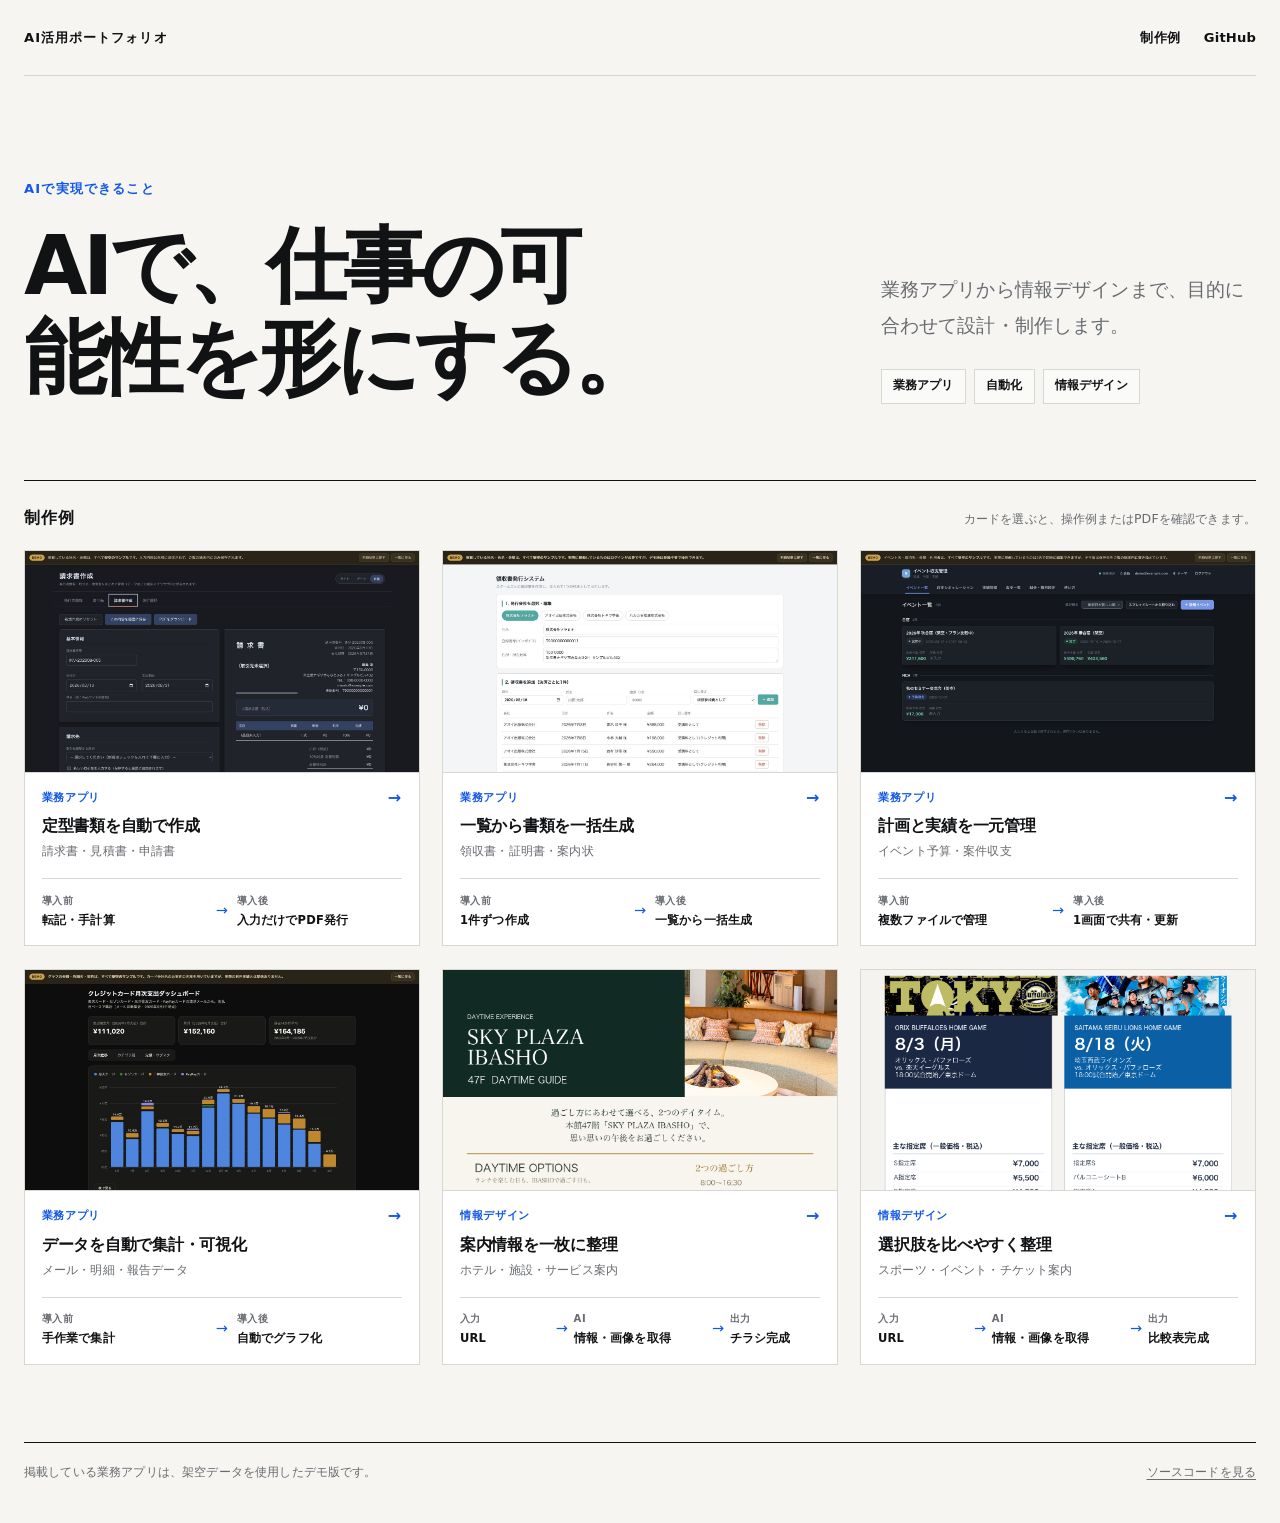
==== commit b86f65cb: "Redesign portfolio as concise one-page showcase" ====
--- a/index.html
+++ b/index.html
@@ -3,724 +3,446 @@
 <head>
 <meta charset="utf-8">
 <meta name="viewport" content="width=device-width, initial-scale=1">
-<title>AIでアイデアを使えるかたちに｜ポートフォリオ</title>
-<meta name="description" content="AIを使って、業務アプリ、比較資料、案内チラシなどを制作。仕事や情報を、目的に合った使いやすいかたちにしています。">
-<link rel="icon" href="data:image/svg+xml,<svg xmlns='http://www.w3.org/2000/svg' viewBox='0 0 100 100'><text y='.9em' font-size='90'>🧰</text></svg>">
+<title>AIで、仕事の可能性を形にする｜ポートフォリオ</title>
+<meta name="description" content="業務アプリから情報デザインまで、AIを活用して目的に合わせた仕組みと制作物を形にしたポートフォリオです。">
+<link rel="icon" href="data:image/svg+xml,<svg xmlns='http://www.w3.org/2000/svg' viewBox='0 0 100 100'><text y='.9em' font-size='90'>◼</text></svg>">
 <style>
-/* ============================================================
-   1. 配色とトークン
-   ------------------------------------------------------------
-   閲覧者のOSの明暗設定にそのまま従う。
-   影・境界・面の3層で奥行きを作り、色は最小限にとどめる。
-   ============================================================ */
 :root {
-  color-scheme: light dark;
-
-  --page:        #f2f2ef;
-  --wash-a:      rgba(31, 111, 235, .07);
-  --wash-b:      rgba(120, 90, 200, .05);
-
-  --surface:     rgba(255, 255, 255, .72);
-  --surface-2:   rgba(255, 255, 255, .55);
-  --edge-top:    rgba(255, 255, 255, .9);
-
-  --ink:         #14161a;
-  --ink-2:       #474c54;
-  --ink-3:       #7b818a;
-
-  --line:        rgba(20, 22, 26, .09);
-  --line-2:      rgba(20, 22, 26, .055);
-
-  --accent:      #1668e3;
-  --accent-soft: rgba(22, 104, 227, .10);
-  --accent-ink:  #ffffff;
-
-  --shadow-1: 0 1px 2px rgba(16, 18, 22, .05);
-  --shadow-2: 0 1px 2px rgba(16, 18, 22, .05), 0 12px 30px rgba(16, 18, 22, .07);
-  --shadow-3: 0 2px 5px rgba(16, 18, 22, .07), 0 22px 52px rgba(16, 18, 22, .12);
-
-  --blur: blur(24px) saturate(180%);
-
-  /* 減衰しきったばね。行きすぎず、すっと止まる */
-  --ease-spring: cubic-bezier(.32, .72, 0, 1);
-  --ease-out:    cubic-bezier(.16, 1, .3, 1);
-}
-
-@media (prefers-color-scheme: dark) {
-  :root {
-    --page:        #0c0d0f;
-    --wash-a:      rgba(80, 140, 255, .10);
-    --wash-b:      rgba(150, 120, 255, .07);
-
-    --surface:     rgba(30, 33, 38, .72);
-    --surface-2:   rgba(38, 42, 48, .55);
-    --edge-top:    rgba(255, 255, 255, .10);
-
-    --ink:         #f4f5f7;
-    --ink-2:       #b9bec6;
-    --ink-3:       #868d97;
-
-    --line:        rgba(255, 255, 255, .10);
-    --line-2:      rgba(255, 255, 255, .06);
-
-    --accent:      #74acff;
-    --accent-soft: rgba(116, 172, 255, .14);
-    --accent-ink:  #0c0d0f;
-
-    --shadow-1: 0 1px 2px rgba(0, 0, 0, .45);
-    --shadow-2: 0 1px 2px rgba(0, 0, 0, .45), 0 12px 30px rgba(0, 0, 0, .38);
-    --shadow-3: 0 2px 5px rgba(0, 0, 0, .5), 0 22px 52px rgba(0, 0, 0, .5);
+  color-scheme: light;
+  --paper: #f6f5f1;
+  --white: #ffffff;
+  --ink: #111214;
+  --muted: #686b70;
+  --line: #d8d8d3;
+  --blue: #1258e8;
+  --blue-soft: #eaf0ff;
+}
+
+* { box-sizing: border-box; }
+html { scroll-behavior: smooth; -webkit-text-size-adjust: 100%; }
+body {
+  margin: 0;
+  background: var(--paper);
+  color: var(--ink);
+  font-family: system-ui, -apple-system, BlinkMacSystemFont, "Hiragino Sans", "Noto Sans JP", sans-serif;
+  font-size: 16px;
+  line-height: 1.65;
+  letter-spacing: .01em;
+  -webkit-font-smoothing: antialiased;
+}
+
+a { color: inherit; }
+img { max-width: 100%; }
+
+.shell {
+  width: min(100% - 48px, 1440px);
+  margin: 0 auto;
+}
+
+.site-header {
+  display: flex;
+  align-items: center;
+  justify-content: space-between;
+  min-height: 76px;
+  border-bottom: 1px solid var(--line);
+}
+
+.brand {
+  font-size: .82rem;
+  font-weight: 750;
+  letter-spacing: .08em;
+}
+
+.site-nav {
+  display: flex;
+  align-items: center;
+  gap: 1.5rem;
+  font-size: .82rem;
+  font-weight: 650;
+}
+
+.site-nav a {
+  text-decoration: none;
+  text-underline-offset: .3em;
+}
+.site-nav a:hover { color: var(--blue); }
+
+.hero {
+  display: grid;
+  grid-template-columns: minmax(0, 1.35fr) minmax(18rem, .65fr);
+  gap: clamp(2rem, 6vw, 7rem);
+  align-items: end;
+  padding: clamp(3.5rem, 8vw, 7rem) 0 clamp(3rem, 6vw, 5rem);
+}
+
+.hero-label {
+  margin: 0 0 1.25rem;
+  color: var(--blue);
+  font-size: .82rem;
+  font-weight: 750;
+  letter-spacing: .09em;
+}
+
+h1 {
+  margin: 0;
+  max-width: 13em;
+  font-size: clamp(2.8rem, 6.4vw, 6.4rem);
+  font-weight: 720;
+  line-height: 1.12;
+  letter-spacing: -.055em;
+  text-wrap: balance;
+}
+
+.hero-copy {
+  margin: 0 0 .55rem;
+  max-width: 29rem;
+  font-size: clamp(1.02rem, 1.5vw, 1.25rem);
+  line-height: 1.9;
+  color: var(--muted);
+  text-wrap: pretty;
+}
+
+.capability-list {
+  display: flex;
+  flex-wrap: wrap;
+  gap: .5rem;
+  margin: 1.5rem 0 0;
+  padding: 0;
+  list-style: none;
+}
+
+.capability-list li {
+  padding: .4rem .7rem;
+  border: 1px solid var(--line);
+  background: rgba(255,255,255,.45);
+  font-size: .75rem;
+  font-weight: 650;
+}
+
+.works-head {
+  display: flex;
+  align-items: baseline;
+  justify-content: space-between;
+  gap: 1rem;
+  margin-bottom: 1.15rem;
+  padding-top: 1.5rem;
+  border-top: 1px solid var(--ink);
+}
+
+.works-head h2 {
+  margin: 0;
+  font-size: 1rem;
+  letter-spacing: .05em;
+}
+
+.works-head p {
+  margin: 0;
+  color: var(--muted);
+  font-size: .78rem;
+}
+
+.works-grid {
+  display: grid;
+  grid-template-columns: repeat(3, minmax(0, 1fr));
+  gap: clamp(.9rem, 2vw, 1.4rem);
+}
+
+.work-card {
+  display: flex;
+  min-width: 0;
+  flex-direction: column;
+  overflow: hidden;
+  border: 1px solid var(--line);
+  background: var(--white);
+  text-decoration: none;
+  transition: transform 240ms ease, border-color 240ms ease, box-shadow 240ms ease;
+}
+
+@media (hover: hover) {
+  .work-card:hover {
+    transform: translateY(-3px);
+    border-color: #aeb4c0;
+    box-shadow: 0 14px 34px rgba(18, 24, 35, .08);
   }
-}
-
-/* 透明度を控える設定の人には、すりガラスをやめて不透明にする */
-@media (prefers-reduced-transparency: reduce) {
-  :root {
-    --surface: Canvas;
-    --surface-2: Canvas;
-    --blur: none;
+  .work-card:hover .card-arrow { transform: translateX(4px); }
+}
+
+.preview {
+  position: relative;
+  aspect-ratio: 16 / 9;
+  overflow: hidden;
+  border-bottom: 1px solid var(--line);
+  background: #e9e9e5;
+}
+
+.preview img {
+  display: block;
+  width: 100%;
+  height: 100%;
+  object-fit: cover;
+  object-position: top center;
+  transition: transform 500ms cubic-bezier(.2,.7,.2,1);
+}
+
+@media (hover: hover) {
+  .work-card:hover .preview img { transform: scale(1.015); }
+}
+
+.preview.flyer img {
+  object-position: center 18%;
+}
+
+.card-body {
+  display: flex;
+  flex: 1;
+  flex-direction: column;
+  padding: 1rem 1.05rem 1.05rem;
+}
+
+.card-meta {
+  display: flex;
+  align-items: center;
+  justify-content: space-between;
+  gap: 1rem;
+  margin-bottom: .45rem;
+  color: var(--blue);
+  font-size: .7rem;
+  font-weight: 750;
+  letter-spacing: .06em;
+}
+
+.card-arrow {
+  font-size: 1rem;
+  line-height: 1;
+  transition: transform 220ms ease;
+}
+
+.card-title {
+  margin: 0;
+  font-size: clamp(1rem, 1.25vw, 1.16rem);
+  font-weight: 700;
+  line-height: 1.45;
+  letter-spacing: -.015em;
+}
+
+.card-use {
+  margin: .3rem 0 0;
+  color: var(--muted);
+  font-size: .75rem;
+}
+
+.change {
+  display: grid;
+  grid-template-columns: minmax(0, 1fr) auto minmax(0, 1fr);
+  gap: .55rem;
+  align-items: center;
+  margin-top: 1rem;
+  padding-top: .85rem;
+  border-top: 1px solid var(--line);
+}
+
+.change-step { min-width: 0; }
+.change-label {
+  display: block;
+  margin-bottom: .16rem;
+  color: var(--muted);
+  font-size: .63rem;
+  font-weight: 700;
+  letter-spacing: .05em;
+}
+
+.change-text {
+  display: block;
+  font-size: .72rem;
+  font-weight: 650;
+  line-height: 1.45;
+}
+
+.change-arrow {
+  color: var(--blue);
+  font-size: .9rem;
+}
+
+.change.three {
+  grid-template-columns: minmax(0,.85fr) auto minmax(0,1.25fr) auto minmax(0,.85fr);
+  gap: .35rem;
+}
+
+.footer {
+  display: flex;
+  align-items: center;
+  justify-content: space-between;
+  gap: 2rem;
+  margin-top: clamp(2.5rem, 6vw, 5rem);
+  padding: 1.3rem 0 2.5rem;
+  border-top: 1px solid var(--ink);
+  color: var(--muted);
+  font-size: .75rem;
+}
+
+.footer p { margin: 0; }
+.footer a { text-underline-offset: .25em; }
+.footer a:hover { color: var(--blue); }
+
+@media (max-width: 980px) {
+  .works-grid { grid-template-columns: repeat(2, minmax(0, 1fr)); }
+}
+
+@media (max-width: 720px) {
+  .shell { width: min(100% - 28px, 1440px); }
+  .site-header { min-height: 64px; }
+  .site-nav { gap: .9rem; }
+  .site-nav .desktop-only { display: none; }
+  .hero {
+    grid-template-columns: 1fr;
+    gap: 1.5rem;
+    padding: 3.5rem 0 3rem;
   }
-  body::before { display: none; }
-}
-
-/* コントラストを上げる設定の人には、面を締めて境界をはっきりさせる */
-@media (prefers-contrast: more) {
-  :root {
-    --surface: Canvas;
-    --surface-2: Canvas;
-    --line: CanvasText;
-    --blur: none;
-    --ink-2: CanvasText;
-  }
-}
-
-* { box-sizing: border-box; }
-html { -webkit-text-size-adjust: 100%; scroll-behavior: smooth; }
+  h1 { font-size: clamp(2.5rem, 13vw, 4.2rem); }
+  .hero-copy { margin: 0; }
+  .works-head { align-items: flex-start; flex-direction: column; gap: .25rem; }
+  .works-grid { grid-template-columns: 1fr; }
+  .preview { aspect-ratio: 16 / 9.5; }
+  .card-body { padding: 1rem; }
+  .card-title { font-size: 1.08rem; }
+  .footer { align-items: flex-start; flex-direction: column; gap: .5rem; }
+}
 
 @media (prefers-reduced-motion: reduce) {
   html { scroll-behavior: auto; }
-}
-
-body {
-  margin: 0;
-  min-height: 100%;
-  background: var(--page);
-  color: var(--ink);
-  /* 端末の標準フォントを使う。字形も字間も、その端末向けに調整済みのため */
-  font: 100%/1.75 system-ui, -apple-system, "Hiragino Sans", "Noto Sans JP", sans-serif;
-  font-size: 16px;
-  letter-spacing: .012em;
-  -webkit-font-smoothing: antialiased;
-  text-rendering: optimizeLegibility;
-}
-
-/* すりガラスの下に敷く、ごく淡い光。面に厚みを感じさせるため */
-body::before {
-  content: "";
-  position: fixed;
-  inset: 0;
-  z-index: -1;
-  pointer-events: none;
-  background:
-    radial-gradient(70rem 40rem at 12% -8%, var(--wash-a), transparent 62%),
-    radial-gradient(60rem 38rem at 92% 4%, var(--wash-b), transparent 60%);
-}
-
-.wrap {
-  max-width: 1120px;
-  margin: 0 auto;
-  padding: clamp(3rem, 8vw, 6.5rem) clamp(1.25rem, 4vw, 2.5rem) 6rem;
-}
-
-/* ============================================================
-   2. 導入
-   ============================================================ */
-/* 幅の指定に ch は使わない。日本語では「0」の字幅が基準になり、
-   想定の半分ほどの幅になってしまうため。rem で決め打つ。 */
-.masthead {
-  max-width: 52rem;
-  margin-bottom: clamp(2.75rem, 7vw, 4.5rem);
-}
-
-.eyebrow {
-  display: inline-flex;
-  align-items: center;
-  gap: .45rem;
-  margin: 0 0 1.15rem;
-  padding: .34rem .8rem .34rem .55rem;
-  border: 1px solid var(--line);
-  border-top-color: var(--edge-top);
-  border-radius: 999px;
-  background: var(--surface);
-  backdrop-filter: var(--blur);
-  -webkit-backdrop-filter: var(--blur);
-  box-shadow: var(--shadow-1);
-  font-size: .78rem;
-  font-weight: 600;
-  letter-spacing: .01em;
-  color: var(--ink-2);
-}
-.eyebrow .dot {
-  width: .45rem; height: .45rem;
-  border-radius: 50%;
-  background: var(--accent);
-}
-
-h1 {
-  margin: 0 0 1.1rem;
-  font-size: clamp(1.78rem, 4.6vw, 3.05rem);
-  font-weight: 700;
-  /* 文字が大きくなるほど字間は空いて見えるので、その分を詰める */
-  letter-spacing: -.03em;
-  line-height: 1.24;
-  /* 各行の長さをそろえ、末尾に1〜2文字だけ残るのを避ける */
-  text-wrap: balance;
-}
-
-/* 狭い画面では、決め打ちの改行をやめて自然に折り返させる */
-@media (max-width: 40rem) {
-  h1 br { display: none; }
-}
-
-.lede {
-  margin: 0;
-  max-width: 38rem;
-  font-size: clamp(1.02rem, 2.1vw, 1.13rem);
-  line-height: 1.9;
-  color: var(--ink-2);
-  text-wrap: pretty;
-}
-.lede strong { color: var(--ink); font-weight: 650; }
-
-/* ============================================================
-   3. カード
-   ============================================================ */
-.grid {
-  display: grid;
-  grid-template-columns: repeat(auto-fit, minmax(min(100%, 23rem), 1fr));
-  gap: clamp(1rem, 2.2vw, 1.4rem);
-}
-
-.card {
-  display: flex;
-  flex-direction: column;
-  padding: clamp(1.5rem, 3vw, 2rem);
-  border: 1px solid var(--line);
-  /* 上辺だけ明るくして、面に光が当たっているように見せる */
-  border-top-color: var(--edge-top);
-  border-radius: 20px;
-  background: var(--surface);
-  backdrop-filter: var(--blur);
-  -webkit-backdrop-filter: var(--blur);
-  box-shadow: var(--shadow-2);
-  transition:
-    transform 420ms var(--ease-spring),
-    box-shadow 420ms var(--ease-spring),
-    border-color 420ms var(--ease-out);
-}
-
-@media (hover: hover) {
-  .card:hover {
-    transform: translateY(-4px);
-    box-shadow: var(--shadow-3);
-    border-color: color-mix(in srgb, var(--accent) 26%, var(--line));
-  }
-  .card:hover .icon {
-    background: var(--accent-soft);
-    transform: scale(1.04);
-  }
-}
-
-.card-head {
-  display: flex;
-  align-items: center;
-  gap: .85rem;
-  margin-bottom: 1.35rem;
-}
-
-.icon {
-  flex: none;
-  display: grid;
-  place-items: center;
-  width: 2.75rem;
-  height: 2.75rem;
-  border: 1px solid var(--line-2);
-  border-radius: 13px;
-  background: var(--surface-2);
-  color: var(--accent);
-  transition: background 420ms var(--ease-out), transform 420ms var(--ease-spring);
-}
-.icon svg { width: 1.35rem; height: 1.35rem; }
-
-h2 {
-  margin: 0;
-  font-size: 1.2rem;
-  font-weight: 660;
-  letter-spacing: -.015em;
-  line-height: 1.35;
-}
-.card-kicker {
-  margin: .1rem 0 0;
-  font-size: .8rem;
-  font-weight: 500;
-  color: var(--ink-3);
-  letter-spacing: .005em;
-}
-
-/* 課題 → 解決策 */
-.story { margin: 0 0 1.4rem; }
-
-.story dt {
-  display: inline-block;
-  margin-bottom: .35rem;
-  padding: .12rem .5rem;
-  border-radius: 6px;
-  background: var(--surface-2);
-  border: 1px solid var(--line-2);
-  font-size: .72rem;
-  font-weight: 650;
-  letter-spacing: .04em;
-  color: var(--ink-3);
-}
-.story dd {
-  margin: 0 0 1.15rem;
-  font-size: .925rem;
-  line-height: 1.85;
-  color: var(--ink-2);
-}
-.story dd:last-child { margin-bottom: 0; }
-.story dd strong { color: var(--ink); font-weight: 620; }
-
-.tags {
-  display: flex;
-  flex-wrap: wrap;
-  gap: .4rem;
-  margin: 0 0 1.5rem;
-  padding: 0;
-  list-style: none;
-}
-.tags li {
-  padding: .26rem .65rem;
-  border: 1px solid var(--line-2);
-  border-radius: 8px;
-  background: var(--surface-2);
-  font-size: .755rem;
-  font-weight: 500;
-  letter-spacing: .015em;
-  color: var(--ink-2);
-}
-
-/* 技術の話は、読みたい人だけが開ければよい。ひと段深いところに置く */
-.tech {
-  margin: 0 0 1.5rem;
-  border-top: 1px solid var(--line-2);
-  padding-top: .9rem;
-}
-.tech summary {
-  display: inline-flex;
-  align-items: center;
-  gap: .35rem;
-  font-size: .78rem;
-  font-weight: 550;
-  color: var(--ink-3);
-  cursor: pointer;
-  list-style: none;
-  transition: color 220ms var(--ease-out);
-}
-.tech summary::-webkit-details-marker { display: none; }
-.tech summary::before {
-  content: "";
-  width: .32rem; height: .32rem;
-  border-right: 1.6px solid currentColor;
-  border-bottom: 1.6px solid currentColor;
-  transform: rotate(-45deg);
-  transition: transform 300ms var(--ease-spring);
-}
-.tech[open] summary::before { transform: rotate(45deg); }
-.tech summary:hover { color: var(--ink-2); }
-.tech p {
-  margin: .7rem 0 0;
-  font-size: .8rem;
-  line-height: 1.8;
-  color: var(--ink-3);
-}
-
-.card-foot { margin-top: auto; }
-
-.open {
-  display: inline-flex;
-  align-items: center;
-  gap: .5rem;
-  padding: .68rem 1.2rem;
-  border-radius: 11px;
-  background: var(--accent);
-  color: var(--accent-ink);
-  font-size: .9rem;
-  font-weight: 620;
-  letter-spacing: .005em;
-  text-decoration: none;
-  box-shadow: 0 1px 2px rgba(16, 18, 22, .12);
-  /* 指を離してからでは遅い。押した瞬間に返す */
-  transition: transform 110ms var(--ease-out), box-shadow 260ms var(--ease-out), filter 260ms var(--ease-out);
-}
-.open:hover { box-shadow: 0 8px 22px color-mix(in srgb, var(--accent) 34%, transparent); filter: brightness(1.07); }
-.open:active { transform: scale(.968); transition-duration: 70ms; }
-.open:focus-visible { outline: 2px solid var(--accent); outline-offset: 3px; }
-.open .arr { transition: transform 340ms var(--ease-spring); }
-.open:hover .arr { transform: translateX(3px); }
-.open svg { width: .82rem; height: .82rem; }
-
-/* ============================================================
-   4. 注記とフッター
-   ============================================================ */
-.note {
-  margin: clamp(2.75rem, 6vw, 4rem) 0 0;
-  padding: 1.5rem 1.65rem;
-  border: 1px solid var(--line);
-  border-top-color: var(--edge-top);
-  border-radius: 16px;
-  background: var(--surface-2);
-  backdrop-filter: var(--blur);
-  -webkit-backdrop-filter: var(--blur);
-  box-shadow: var(--shadow-1);
-}
-.note h3 {
-  margin: 0 0 .7rem;
-  font-size: .95rem;
-  font-weight: 650;
-  letter-spacing: -.005em;
-  color: var(--ink);
-}
-.note p {
-  margin: 0;
-  font-size: .9rem;
-  line-height: 1.9;
-  color: var(--ink-2);
-}
-.note ul { margin: 0; padding-left: 1.15rem; }
-.note li {
-  margin-bottom: .4rem;
-  font-size: .875rem;
-  line-height: 1.8;
-  color: var(--ink-2);
-}
-.note li:last-child { margin-bottom: 0; }
-.note strong { color: var(--ink); font-weight: 620; }
-
-footer {
-  margin-top: 2.75rem;
-  font-size: .82rem;
-  color: var(--ink-3);
-}
-footer a {
-  color: var(--ink-2);
-  text-decoration-color: var(--line);
-  text-underline-offset: .25em;
-}
-footer a:hover { color: var(--accent); }
-
-/* ============================================================
-   5. 登場のしかた
-   ------------------------------------------------------------
-   届いた順に、ごく短く持ち上げながら現れる。
-   動きを控える設定の人には、この演出ごと出さない。
-   ============================================================ */
-@media (prefers-reduced-motion: no-preference) {
-  .rise {
-    opacity: 0;
-    transform: translateY(12px);
-    animation: rise 620ms var(--ease-spring) forwards;
-  }
-  .rise:nth-child(1) { animation-delay: 60ms; }
-  .rise:nth-child(2) { animation-delay: 130ms; }
-  .rise:nth-child(3) { animation-delay: 200ms; }
-  .rise:nth-child(4) { animation-delay: 270ms; }
-  .masthead.rise { animation-delay: 0ms; }
-}
-
-@keyframes rise {
-  to { opacity: 1; transform: none; }
-}
-
-@media (prefers-reduced-motion: reduce) {
-  .card, .open, .icon, .arr, .tech summary::before { transition-duration: 1ms !important; }
-  .card:hover, .open:active, .icon { transform: none !important; }
+  *, *::before, *::after { transition-duration: 1ms !important; }
 }
 </style>
 </head>
 <body>
 
-<div class="wrap">
-
-  <header class="masthead rise">
-    <span class="eyebrow"><span class="dot" aria-hidden="true"></span>AIで実現できること</span>
-    <h1>AIを使って、<br>アイデアを使えるかたちに。</h1>
-    <p class="lede">
-      掲載しているのは、そのまま使うための商品ではなく、<strong>AIで何ができるかを示す制作例</strong>です。
-      手作業を仕組みに変えるアプリも、URLから情報と画像を集めて作るチラシも、目的に合わせて設計できます。
-      「○○みたいなものも作れる？」と相談していただくための入口です。
-    </p>
+<div class="shell">
+  <header class="site-header">
+    <span class="brand">AI活用ポートフォリオ</span>
+    <nav class="site-nav" aria-label="サイト内ナビゲーション">
+      <a href="#works">制作例</a>
+      <a class="desktop-only" href="https://github.com/knt1234/portfolio">GitHub</a>
+    </nav>
   </header>
 
-  <main class="grid">
-
-    <!-- ============ 請求書 ============ -->
-    <article class="card rise">
-      <div class="card-head">
-        <span class="icon" aria-hidden="true">
-          <svg viewBox="0 0 24 24" fill="none" stroke="currentColor" stroke-width="1.7" stroke-linecap="round" stroke-linejoin="round">
-            <path d="M14 2H6a2 2 0 0 0-2 2v16a2 2 0 0 0 2 2h12a2 2 0 0 0 2-2V8z"/>
-            <path d="M14 2v6h6"/><path d="M8 13h8"/><path d="M8 17h5"/>
-          </svg>
-        </span>
-        <div>
-          <h2>定型書類を、入力だけで作成</h2>
-          <p class="card-kicker">用途例：請求書・見積書・申請書</p>
-        </div>
+  <main>
+    <section class="hero" aria-labelledby="hero-title">
+      <div>
+        <p class="hero-label">AIで実現できること</p>
+        <h1 id="hero-title">AIで、仕事の可能性を形にする。</h1>
       </div>
-
-      <dl class="story">
-        <dt>導入前</dt>
-        <dd>テンプレートの複製、日付や金額の転記、計算、発行後の管理を別々に行うため、作業の重複や入力ミス、確認漏れが起きやすい状態でした。</dd>
-        <dt>導入後</dt>
-        <dd>登録済みの相手先を選び、必要な項目を入力するだけ。<strong>計算、PDF作成、発行履歴、対応状況の管理まで一つの画面</strong>で完結します。</dd>
-      </dl>
-
-      <ul class="tags">
-        <li>PDFで書き出し</li><li>消費税と源泉徴収を自動計算</li><li>入金状況の管理</li><li>スマホ対応</li>
-      </ul>
-
-      <details class="tech">
-        <summary>こんな用途にも</summary>
-        <p>見積書、納品書、申請書、注文書など、決まった形式に情報を入れて発行・管理する業務へ応用できます。</p>
-      </details>
-
-      <div class="card-foot">
-        <a class="open" href="apps/invoice/">操作例を見る
-          <span class="arr" aria-hidden="true"><svg viewBox="0 0 24 24" fill="none" stroke="currentColor" stroke-width="2.6" stroke-linecap="round" stroke-linejoin="round"><path d="M5 12h14"/><path d="m12 5 7 7-7 7"/></svg></span>
-        </a>
+      <div>
+        <p class="hero-copy">業務アプリから情報デザインまで、目的に合わせて設計・制作します。</p>
+        <ul class="capability-list" aria-label="制作分野">
+          <li>業務アプリ</li>
+          <li>自動化</li>
+          <li>情報デザイン</li>
+        </ul>
       </div>
-    </article>
-
-    <!-- ============ 領収書 ============ -->
-    <article class="card rise">
-      <div class="card-head">
-        <span class="icon" aria-hidden="true">
-          <svg viewBox="0 0 24 24" fill="none" stroke="currentColor" stroke-width="1.7" stroke-linecap="round" stroke-linejoin="round">
-            <path d="M4 2v20l2.5-1.5L9 22l2.5-1.5L14 22l2.5-1.5L19 22V2l-2.5 1.5L14 2l-2.5 1.5L9 2 6.5 3.5z"/>
-            <path d="M8 8h8"/><path d="M8 12h8"/>
-          </svg>
-        </span>
-        <div>
-          <h2>一覧データから、書類を一括作成</h2>
-          <p class="card-kicker">用途例：領収書・証明書・案内状</p>
-        </div>
+    </section>
+
+    <section id="works" aria-labelledby="works-title">
+      <div class="works-head">
+        <h2 id="works-title">制作例</h2>
+        <p>カードを選ぶと、操作例またはPDFを確認できます。</p>
       </div>
 
-      <dl class="story">
-        <dt>導入前</dt>
-        <dd>一覧を見ながら書類を一件ずつ作成し、宛名や金額を転記。件数が増えるほど、作成時間と転記・抜け漏れの確認が増えていました。</dd>
-        <dt>導入後</dt>
-        <dd>表計算の一覧を貼り付けるだけで、<strong>必要な書類をまとめて作成し、印刷しやすいPDFとして出力</strong>。発行元や文面の切り替えも一括で行えます。</dd>
-      </dl>
-
-      <ul class="tags">
-        <li>貼り付けて一括作成</li><li>印刷用のPDFを出力</li><li>発行元ごとに切り替え</li>
-      </ul>
-
-      <details class="tech">
-        <summary>こんな用途にも</summary>
-        <p>参加証、受講証明書、送付状、宛名ラベルなど、一覧から同じ形式の書類をまとめて作る業務へ応用できます。</p>
-      </details>
-
-      <div class="card-foot">
-        <a class="open" href="apps/receipt/">操作例を見る
-          <span class="arr" aria-hidden="true"><svg viewBox="0 0 24 24" fill="none" stroke="currentColor" stroke-width="2.6" stroke-linecap="round" stroke-linejoin="round"><path d="M5 12h14"/><path d="m12 5 7 7-7 7"/></svg></span>
+      <div class="works-grid">
+        <a class="work-card" href="apps/invoice/">
+          <div class="preview"><img src="assets/previews/invoice.png" alt="請求書作成アプリの画面"></div>
+          <div class="card-body">
+            <div class="card-meta"><span>業務アプリ</span><span class="card-arrow" aria-hidden="true">→</span></div>
+            <h3 class="card-title">定型書類を自動で作成</h3>
+            <p class="card-use">請求書・見積書・申請書</p>
+            <div class="change" aria-label="導入前後の変化">
+              <div class="change-step"><span class="change-label">導入前</span><span class="change-text">転記・手計算</span></div>
+              <span class="change-arrow" aria-hidden="true">→</span>
+              <div class="change-step"><span class="change-label">導入後</span><span class="change-text">入力だけでPDF発行</span></div>
+            </div>
+          </div>
+        </a>
+
+        <a class="work-card" href="apps/receipt/">
+          <div class="preview"><img src="assets/previews/receipt.png" alt="一覧から書類を一括生成するアプリの画面"></div>
+          <div class="card-body">
+            <div class="card-meta"><span>業務アプリ</span><span class="card-arrow" aria-hidden="true">→</span></div>
+            <h3 class="card-title">一覧から書類を一括生成</h3>
+            <p class="card-use">領収書・証明書・案内状</p>
+            <div class="change" aria-label="導入前後の変化">
+              <div class="change-step"><span class="change-label">導入前</span><span class="change-text">1件ずつ作成</span></div>
+              <span class="change-arrow" aria-hidden="true">→</span>
+              <div class="change-step"><span class="change-label">導入後</span><span class="change-text">一覧から一括生成</span></div>
+            </div>
+          </div>
+        </a>
+
+        <a class="work-card" href="apps/event-budget/">
+          <div class="preview"><img src="assets/previews/event-budget.png" alt="計画と実績を一元管理するアプリの画面"></div>
+          <div class="card-body">
+            <div class="card-meta"><span>業務アプリ</span><span class="card-arrow" aria-hidden="true">→</span></div>
+            <h3 class="card-title">計画と実績を一元管理</h3>
+            <p class="card-use">イベント予算・案件収支</p>
+            <div class="change" aria-label="導入前後の変化">
+              <div class="change-step"><span class="change-label">導入前</span><span class="change-text">複数ファイルで管理</span></div>
+              <span class="change-arrow" aria-hidden="true">→</span>
+              <div class="change-step"><span class="change-label">導入後</span><span class="change-text">1画面で共有・更新</span></div>
+            </div>
+          </div>
+        </a>
+
+        <a class="work-card" href="apps/card-dashboard/">
+          <div class="preview"><img src="assets/previews/card-dashboard.png" alt="データを自動集計して可視化するダッシュボード画面"></div>
+          <div class="card-body">
+            <div class="card-meta"><span>業務アプリ</span><span class="card-arrow" aria-hidden="true">→</span></div>
+            <h3 class="card-title">データを自動で集計・可視化</h3>
+            <p class="card-use">メール・明細・報告データ</p>
+            <div class="change" aria-label="導入前後の変化">
+              <div class="change-step"><span class="change-label">導入前</span><span class="change-text">手作業で集計</span></div>
+              <span class="change-arrow" aria-hidden="true">→</span>
+              <div class="change-step"><span class="change-label">導入後</span><span class="change-text">自動でグラフ化</span></div>
+            </div>
+          </div>
+        </a>
+
+        <a class="work-card" href="works/ibasho/ibasho_lunch_flyer.pdf" target="_blank" rel="noopener">
+          <div class="preview flyer"><img src="works/ibasho/ibasho_lunch_flyer.png" alt="ホテルや施設の案内チラシ制作例"></div>
+          <div class="card-body">
+            <div class="card-meta"><span>情報デザイン</span><span class="card-arrow" aria-hidden="true">→</span></div>
+            <h3 class="card-title">案内情報を一枚に整理</h3>
+            <p class="card-use">ホテル・施設・サービス案内</p>
+            <div class="change three" aria-label="制作の流れ">
+              <div class="change-step"><span class="change-label">入力</span><span class="change-text">URL</span></div>
+              <span class="change-arrow" aria-hidden="true">→</span>
+              <div class="change-step"><span class="change-label">AI</span><span class="change-text">情報・画像を取得</span></div>
+              <span class="change-arrow" aria-hidden="true">→</span>
+              <div class="change-step"><span class="change-label">出力</span><span class="change-text">チラシ完成</span></div>
+            </div>
+          </div>
+        </a>
+
+        <a class="work-card" href="works/baseball/baseball_ticket_comparison.pdf" target="_blank" rel="noopener">
+          <div class="preview flyer"><img src="works/baseball/baseball_ticket_comparison.png" alt="スポーツやイベントの比較チラシ制作例"></div>
+          <div class="card-body">
+            <div class="card-meta"><span>情報デザイン</span><span class="card-arrow" aria-hidden="true">→</span></div>
+            <h3 class="card-title">選択肢を比べやすく整理</h3>
+            <p class="card-use">スポーツ・イベント・チケット案内</p>
+            <div class="change three" aria-label="制作の流れ">
+              <div class="change-step"><span class="change-label">入力</span><span class="change-text">URL</span></div>
+              <span class="change-arrow" aria-hidden="true">→</span>
+              <div class="change-step"><span class="change-label">AI</span><span class="change-text">情報・画像を取得</span></div>
+              <span class="change-arrow" aria-hidden="true">→</span>
+              <div class="change-step"><span class="change-label">出力</span><span class="change-text">比較表完成</span></div>
+            </div>
+          </div>
         </a>
       </div>
-    </article>
-
-    <!-- ============ イベント収支 ============ -->
-    <article class="card rise">
-      <div class="card-head">
-        <span class="icon" aria-hidden="true">
-          <svg viewBox="0 0 24 24" fill="none" stroke="currentColor" stroke-width="1.7" stroke-linecap="round" stroke-linejoin="round">
-            <rect x="3" y="4" width="18" height="18" rx="2"/>
-            <path d="M16 2v4"/><path d="M8 2v4"/><path d="M3 10h18"/>
-            <path d="M8 17v-3"/><path d="M12 17v-5"/><path d="M16 17v-2"/>
-          </svg>
-        </span>
-        <div>
-          <h2>計画と実績を、チームで一元管理</h2>
-          <p class="card-kicker">用途例：イベント予算・案件収支</p>
-        </div>
-      </div>
-
-      <dl class="story">
-        <dt>導入前</dt>
-        <dd>複数の表計算ファイルに案や実績が分かれ、同時編集による計算式の崩れや、最新版・確定値の取り違えが起きやすい状態でした。</dd>
-        <dt>導入後</dt>
-        <dd>複数案の比較、採用案の確定、実績入力、差額確認までを一元化。<strong>誰が開いても同じ最新情報を見ながら、複数人で更新</strong>できます。</dd>
-      </dl>
-
-      <ul class="tags">
-        <li>複数の案を並べて比較</li><li>損益分岐点を自動計算</li><li>複数人で同時編集</li><li>自動保存</li>
-      </ul>
-
-      <details class="tech">
-        <summary>こんな用途にも</summary>
-        <p>プロジェクト原価、店舗別予算、在庫計画など、複数案・確定値・実績をチームで管理する業務へ応用できます。</p>
-      </details>
-
-      <div class="card-foot">
-        <a class="open" href="apps/event-budget/">操作例を見る
-          <span class="arr" aria-hidden="true"><svg viewBox="0 0 24 24" fill="none" stroke="currentColor" stroke-width="2.6" stroke-linecap="round" stroke-linejoin="round"><path d="M5 12h14"/><path d="m12 5 7 7-7 7"/></svg></span>
-        </a>
-      </div>
-    </article>
-
-    <!-- ============ クレカ ============ -->
-    <article class="card rise">
-      <div class="card-head">
-        <span class="icon" aria-hidden="true">
-          <svg viewBox="0 0 24 24" fill="none" stroke="currentColor" stroke-width="1.7" stroke-linecap="round" stroke-linejoin="round">
-            <path d="M3 3v18h18"/>
-            <rect x="7" y="12" width="3" height="6" rx="1"/>
-            <rect x="12.5" y="8" width="3" height="10" rx="1"/>
-            <rect x="18" y="5" width="3" height="13" rx="1"/>
-          </svg>
-        </span>
-        <div>
-          <h2>届いた情報を、自動で集計・可視化</h2>
-          <p class="card-kicker">用途例：メール・明細・報告データ</p>
-        </div>
-      </div>
-
-      <dl class="story">
-        <dt>導入前</dt>
-        <dd>情報が複数のメールや明細に分散し、集計基準もそろっていないため、全体像の把握には転記・分類・集計が必要でした。</dd>
-        <dt>導入後</dt>
-        <dd>届いた情報を自動で読み取り、基準をそろえて集計。<strong>推移、内訳、繰り返し発生する項目をグラフで確認</strong>でき、手作業の集計と見落としを減らします。</dd>
-      </dl>
-
-      <ul class="tags">
-        <li>メールから自動集計</li><li>グラフで推移を比較</li><li>用途別の内訳</li><li>定額サービスの検出</li>
-      </ul>
-
-      <details class="tech">
-        <summary>こんな用途にも</summary>
-        <p>問い合わせメール、予約通知、売上報告、利用明細など、定期的に届く情報の集計・分類・可視化へ応用できます。</p>
-      </details>
-
-      <div class="card-foot">
-        <a class="open" href="apps/card-dashboard/">操作例を見る
-          <span class="arr" aria-hidden="true"><svg viewBox="0 0 24 24" fill="none" stroke="currentColor" stroke-width="2.6" stroke-linecap="round" stroke-linejoin="round"><path d="M5 12h14"/><path d="m12 5 7 7-7 7"/></svg></span>
-        </a>
-      </div>
-    </article>
-
-    <!-- ============ IBASHO flyer ============ -->
-    <article class="card rise">
-      <div class="card-head">
-        <span class="icon" aria-hidden="true">
-          <svg viewBox="0 0 24 24" fill="none" stroke="currentColor" stroke-width="1.7" stroke-linecap="round" stroke-linejoin="round">
-            <path d="M6 3h12a2 2 0 0 1 2 2v14a2 2 0 0 1-2 2H6a2 2 0 0 1-2-2V5a2 2 0 0 1 2-2Z"/>
-            <path d="M8 8h8M8 12h8M8 16h5"/>
-          </svg>
-        </span>
-        <div>
-          <h2>案内情報を、行動につながる一枚に</h2>
-          <p class="card-kicker">用途例：ホテル・施設・サービス案内</p>
-        </div>
-      </div>
-
-      <dl class="story">
-        <dt>用途</dt>
-        <dd>ホテル、飲食店、施設、サービスなど、魅力と利用条件を整理し、予約・申込みへつなげる案内チラシ。</dd>
-        <dt>工夫</dt>
-        <dd><strong>雰囲気、特徴、選択肢、料金、行動の順</strong>に情報を配置。写真の印象と、判断に必要な条件の読みやすさを両立しました。</dd>
-        <dt>URLから完成まで</dt>
-        <dd>公式ページのURLを渡すだけで、掲載情報と画像を自動取得。内容整理、構成、文章、デザイン、PDF・画像出力まで行います。</dd>
-      </dl>
-
-      <ul class="tags">
-        <li>A4チラシ</li><li>情報設計</li><li>比較の見せ方</li><li>予約導線</li>
-      </ul>
-
-      <details class="tech">
-        <summary>制作範囲</summary>
-        <p>情報収集、画像取得、掲載内容の選定、構成案、コピー、レイアウト、PDF・PNG出力まで対応します。</p>
-      </details>
-
-      <div class="card-foot">
-        <a class="open" href="works/ibasho/">制作例を見る
-          <span class="arr" aria-hidden="true"><svg viewBox="0 0 24 24" fill="none" stroke="currentColor" stroke-width="2.6" stroke-linecap="round" stroke-linejoin="round"><path d="M5 12h14"/><path d="m12 5 7 7-7 7"/></svg></span>
-        </a>
-      </div>
-    </article>
-
-    <!-- ============ Baseball flyer ============ -->
-    <article class="card rise">
-      <div class="card-head">
-        <span class="icon" aria-hidden="true">
-          <svg viewBox="0 0 24 24" fill="none" stroke="currentColor" stroke-width="1.7" stroke-linecap="round" stroke-linejoin="round">
-            <circle cx="12" cy="12" r="8.5"/>
-            <path d="M7.5 5.5c1.8 1.8 2.8 4 2.8 6.5s-1 4.7-2.8 6.5M16.5 5.5c-1.8 1.8-2.8 4-2.8 6.5s1 4.7 2.8 6.5"/>
-          </svg>
-        </span>
-        <div>
-          <h2>複数の選択肢を、比べやすい一枚に</h2>
-          <p class="card-kicker">用途例：スポーツ・イベント・チケット案内</p>
-        </div>
-      </div>
-
-      <dl class="story">
-        <dt>用途</dt>
-        <dd>スポーツ、イベント、旅行、商品プランなど、条件の異なる候補を並べて紹介する比較チラシ。</dd>
-        <dt>工夫</dt>
-        <dd><strong>比較項目と情報の順序をそろえ、色と余白で選択肢を区別</strong>。違いを探さなくても、同じ視線の流れで比べられるようにしました。</dd>
-        <dt>URLから完成まで</dt>
-        <dd>比較したい公式URLを渡すだけで、条件と画像を自動取得。比較軸の設計、情報整理、デザイン、PDF・画像出力まで行います。</dd>
-      </dl>
-
-      <ul class="tags">
-        <li>A4チラシ</li><li>比較表現</li><li>情報の優先順位</li><li>イベント案内</li>
-      </ul>
-
-      <details class="tech">
-        <summary>制作範囲</summary>
-        <p>複数URLの情報収集、画像取得、比較項目の設計、構成案、コピー、レイアウト、PDF・PNG出力まで対応します。</p>
-      </details>
-
-      <div class="card-foot">
-        <a class="open" href="works/baseball/">制作例を見る
-          <span class="arr" aria-hidden="true"><svg viewBox="0 0 24 24" fill="none" stroke="currentColor" stroke-width="2.6" stroke-linecap="round" stroke-linejoin="round"><path d="M5 12h14"/><path d="m12 5 7 7-7 7"/></svg></span>
-        </a>
-      </div>
-    </article>
-
+    </section>
   </main>
 
-  <section class="note">
-    <h3>「こんなものも作れる？」からご相談ください</h3>
-    <p>掲載例と同じ内容でなくても構いません。いま手作業で行っていること、複数の資料に分かれていること、URLはあるけれど伝え方が決まっていないことから、必要な形を一緒に考えられます。</p>
-  </section>
-
-  <section class="note">
-    <h3>デモ版について</h3>
-    <ul>
-      <li>業務アプリに掲載している社名・氏名・金額は<strong>すべて架空</strong>です。実在の個人・法人および実際の取引とは関係ありません。</li>
-      <li>ログインは不要です。入力した内容は外部に送信されず、<strong>ご覧の端末内にのみ</strong>保存されます。</li>
-      <li>画面上部の「初期状態に戻す」で、いつでもサンプルデータの状態に戻せます。</li>
-      <li>業務アプリは実際に稼働しているものとは別のコピーで、実データは含まれていません。チラシはポートフォリオ用の制作物です。</li>
-    </ul>
-  </section>
-
-  <footer>
-    ソースコードはこちらで公開しています：
-    <a href="https://github.com/knt1234/portfolio">github.com/knt1234/portfolio</a>
+  <footer class="footer">
+    <p>掲載している業務アプリは、架空データを使用したデモ版です。</p>
+    <a href="https://github.com/knt1234/portfolio">ソースコードを見る</a>
   </footer>
-
 </div>
 
 </body>
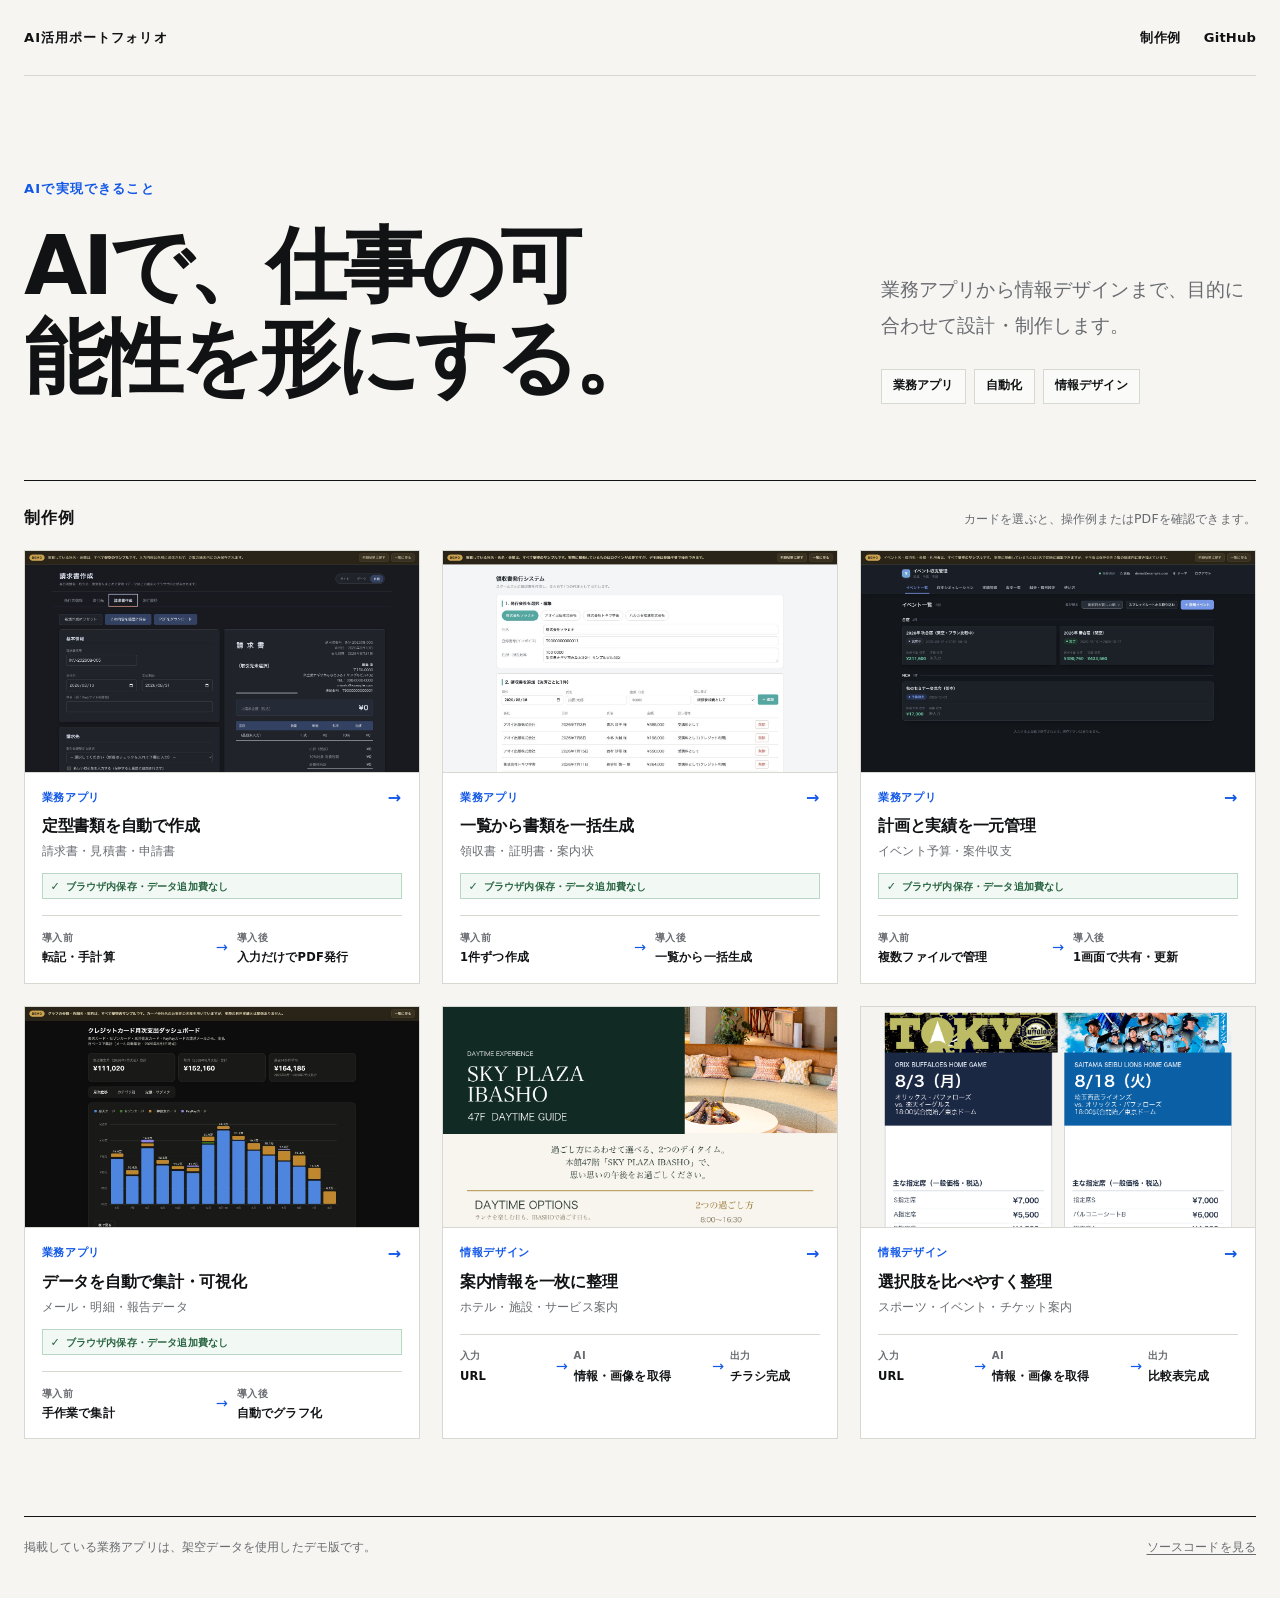
==== commit bac12f2e: "Clarify app data has no incremental cost" ====
--- a/index.html
+++ b/index.html
@@ -231,6 +231,25 @@
   font-size: .75rem;
 }
 
+.cost-note {
+  display: inline-flex;
+  align-items: center;
+  gap: .35rem;
+  margin-top: .7rem;
+  padding: .28rem .48rem;
+  border: 1px solid #b8d7c4;
+  background: #f2f8f4;
+  color: #276440;
+  font-size: .65rem;
+  font-weight: 700;
+  line-height: 1.35;
+}
+
+.cost-note::before {
+  content: "✓";
+  font-size: .7rem;
+}
+
 .change {
   display: grid;
   grid-template-columns: minmax(0, 1fr) auto minmax(0, 1fr);
@@ -354,6 +373,7 @@
             <div class="card-meta"><span>業務アプリ</span><span class="card-arrow" aria-hidden="true">→</span></div>
             <h3 class="card-title">定型書類を自動で作成</h3>
             <p class="card-use">請求書・見積書・申請書</p>
+            <span class="cost-note">ブラウザ内保存・データ追加費なし</span>
             <div class="change" aria-label="導入前後の変化">
               <div class="change-step"><span class="change-label">導入前</span><span class="change-text">転記・手計算</span></div>
               <span class="change-arrow" aria-hidden="true">→</span>
@@ -368,6 +388,7 @@
             <div class="card-meta"><span>業務アプリ</span><span class="card-arrow" aria-hidden="true">→</span></div>
             <h3 class="card-title">一覧から書類を一括生成</h3>
             <p class="card-use">領収書・証明書・案内状</p>
+            <span class="cost-note">ブラウザ内保存・データ追加費なし</span>
             <div class="change" aria-label="導入前後の変化">
               <div class="change-step"><span class="change-label">導入前</span><span class="change-text">1件ずつ作成</span></div>
               <span class="change-arrow" aria-hidden="true">→</span>
@@ -382,6 +403,7 @@
             <div class="card-meta"><span>業務アプリ</span><span class="card-arrow" aria-hidden="true">→</span></div>
             <h3 class="card-title">計画と実績を一元管理</h3>
             <p class="card-use">イベント予算・案件収支</p>
+            <span class="cost-note">ブラウザ内保存・データ追加費なし</span>
             <div class="change" aria-label="導入前後の変化">
               <div class="change-step"><span class="change-label">導入前</span><span class="change-text">複数ファイルで管理</span></div>
               <span class="change-arrow" aria-hidden="true">→</span>
@@ -396,6 +418,7 @@
             <div class="card-meta"><span>業務アプリ</span><span class="card-arrow" aria-hidden="true">→</span></div>
             <h3 class="card-title">データを自動で集計・可視化</h3>
             <p class="card-use">メール・明細・報告データ</p>
+            <span class="cost-note">ブラウザ内保存・データ追加費なし</span>
             <div class="change" aria-label="導入前後の変化">
               <div class="change-step"><span class="change-label">導入前</span><span class="change-text">手作業で集計</span></div>
               <span class="change-arrow" aria-hidden="true">→</span>
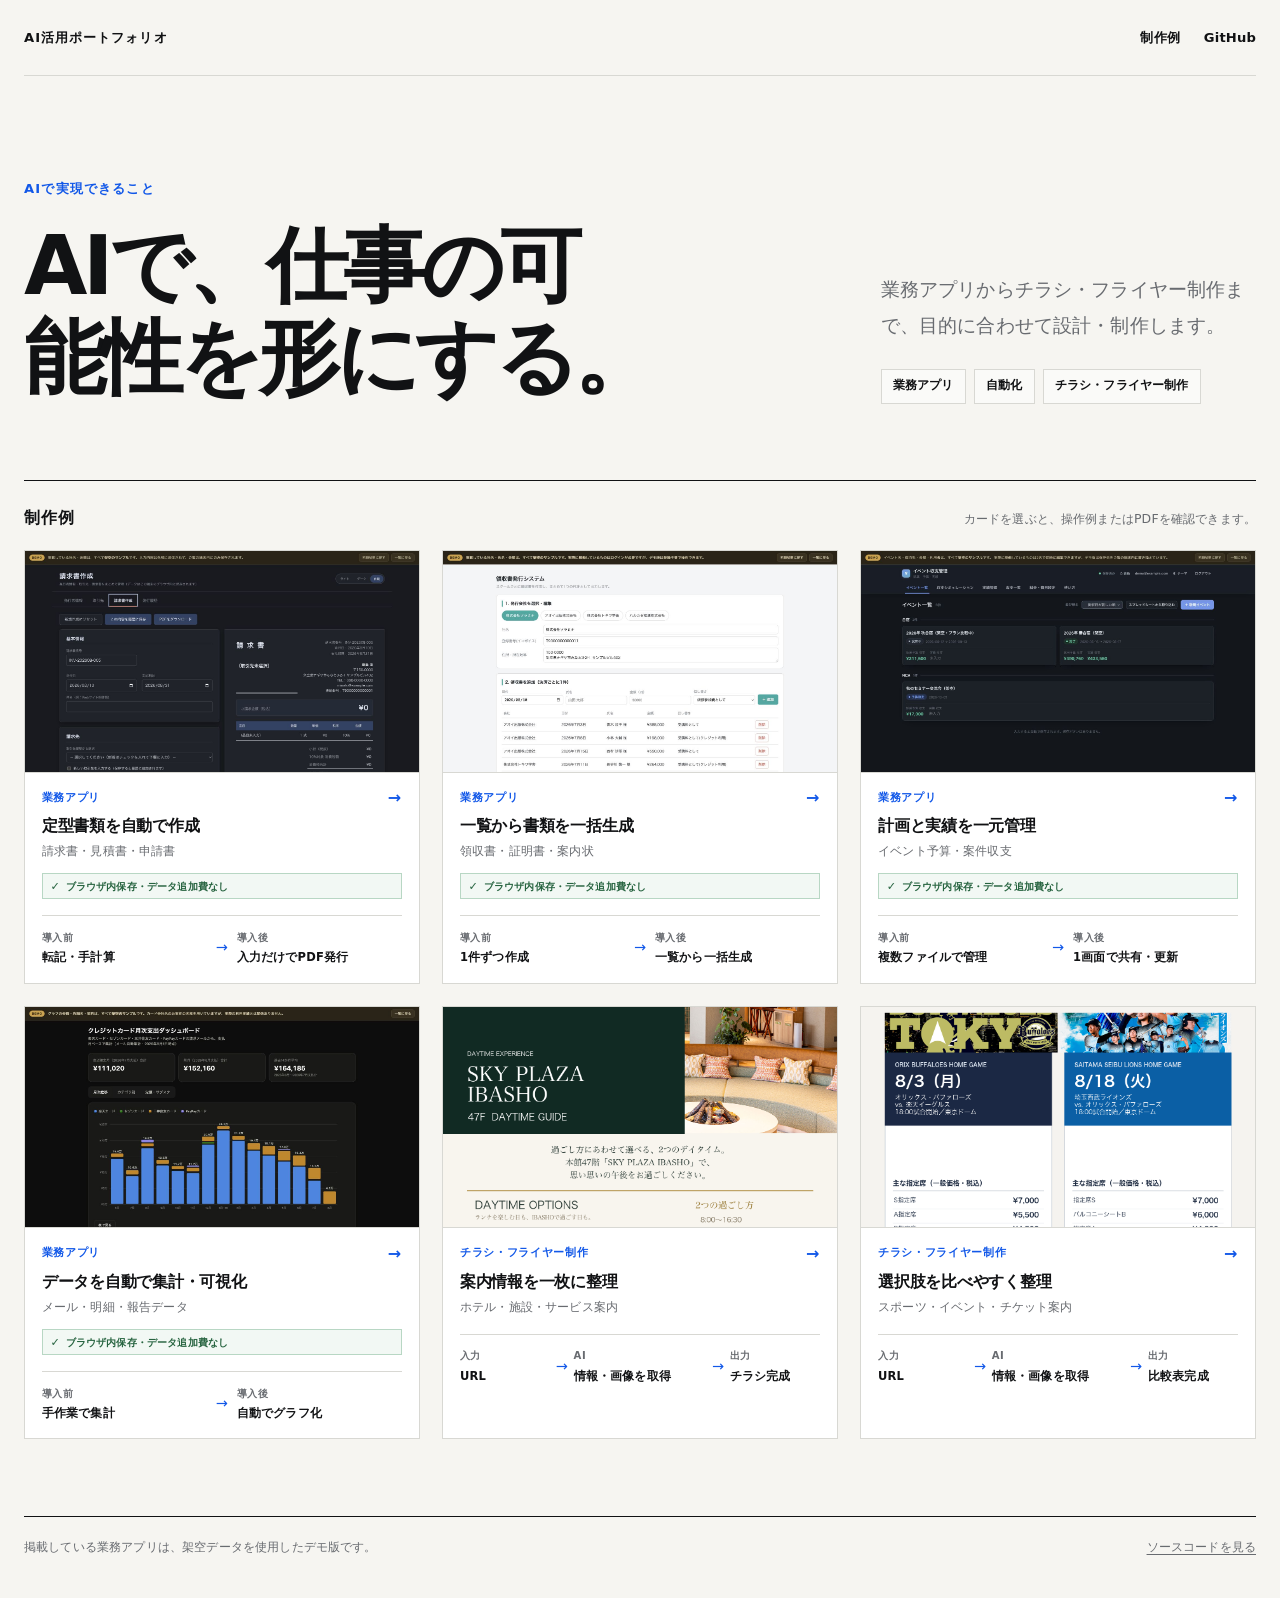
==== commit 31c7ef9e: "Rename design category to flyer production" ====
--- a/index.html
+++ b/index.html
@@ -4,7 +4,7 @@
 <meta charset="utf-8">
 <meta name="viewport" content="width=device-width, initial-scale=1">
 <title>AIで、仕事の可能性を形にする｜ポートフォリオ</title>
-<meta name="description" content="業務アプリから情報デザインまで、AIを活用して目的に合わせた仕組みと制作物を形にしたポートフォリオです。">
+<meta name="description" content="業務アプリからチラシ・フライヤー制作まで、AIを活用して目的に合わせた仕組みと制作物を形にしたポートフォリオです。">
 <link rel="icon" href="data:image/svg+xml,<svg xmlns='http://www.w3.org/2000/svg' viewBox='0 0 100 100'><text y='.9em' font-size='90'>◼</text></svg>">
 <style>
 :root {
@@ -351,11 +351,11 @@
         <h1 id="hero-title">AIで、仕事の可能性を形にする。</h1>
       </div>
       <div>
-        <p class="hero-copy">業務アプリから情報デザインまで、目的に合わせて設計・制作します。</p>
+        <p class="hero-copy">業務アプリからチラシ・フライヤー制作まで、目的に合わせて設計・制作します。</p>
         <ul class="capability-list" aria-label="制作分野">
           <li>業務アプリ</li>
           <li>自動化</li>
-          <li>情報デザイン</li>
+          <li>チラシ・フライヤー制作</li>
         </ul>
       </div>
     </section>
@@ -430,7 +430,7 @@
         <a class="work-card" href="works/ibasho/ibasho_lunch_flyer.pdf" target="_blank" rel="noopener">
           <div class="preview flyer"><img src="works/ibasho/ibasho_lunch_flyer.png" alt="ホテルや施設の案内チラシ制作例"></div>
           <div class="card-body">
-            <div class="card-meta"><span>情報デザイン</span><span class="card-arrow" aria-hidden="true">→</span></div>
+            <div class="card-meta"><span>チラシ・フライヤー制作</span><span class="card-arrow" aria-hidden="true">→</span></div>
             <h3 class="card-title">案内情報を一枚に整理</h3>
             <p class="card-use">ホテル・施設・サービス案内</p>
             <div class="change three" aria-label="制作の流れ">
@@ -446,7 +446,7 @@
         <a class="work-card" href="works/baseball/baseball_ticket_comparison.pdf" target="_blank" rel="noopener">
           <div class="preview flyer"><img src="works/baseball/baseball_ticket_comparison.png" alt="スポーツやイベントの比較チラシ制作例"></div>
           <div class="card-body">
-            <div class="card-meta"><span>情報デザイン</span><span class="card-arrow" aria-hidden="true">→</span></div>
+            <div class="card-meta"><span>チラシ・フライヤー制作</span><span class="card-arrow" aria-hidden="true">→</span></div>
             <h3 class="card-title">選択肢を比べやすく整理</h3>
             <p class="card-use">スポーツ・イベント・チケット案内</p>
             <div class="change three" aria-label="制作の流れ">
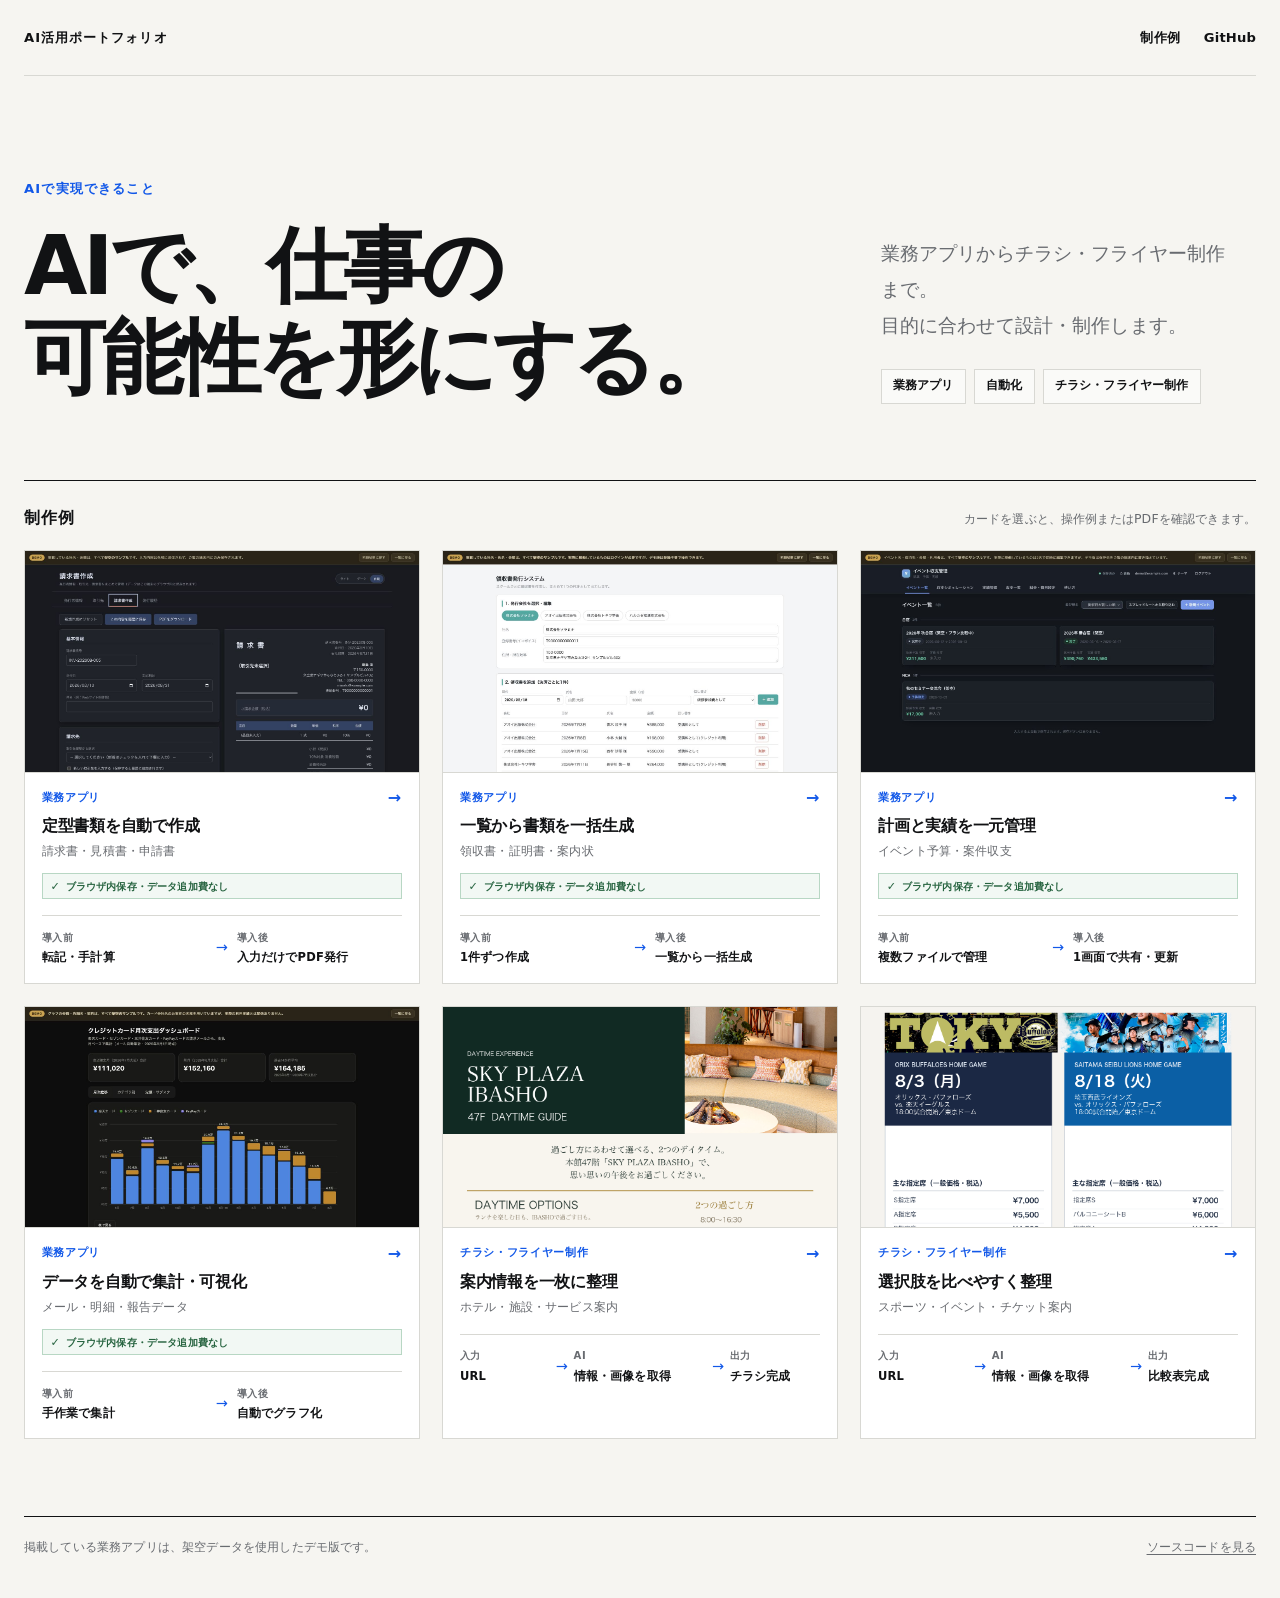
==== commit 570da8ba: "Improve hero text wrapping" ====
--- a/index.html
+++ b/index.html
@@ -93,6 +93,13 @@
   text-wrap: balance;
 }
 
+.hero-line {
+  display: block;
+  white-space: nowrap;
+}
+
+.hero-phrase { display: inline; }
+
 .hero-copy {
   margin: 0 0 .55rem;
   max-width: 29rem;
@@ -101,6 +108,8 @@
   color: var(--muted);
   text-wrap: pretty;
 }
+
+.hero-copy span { display: block; }
 
 .capability-list {
   display: flex;
@@ -318,6 +327,8 @@
     padding: 3.5rem 0 3rem;
   }
   h1 { font-size: clamp(2.5rem, 13vw, 4.2rem); }
+  .hero-line { white-space: normal; }
+  .hero-phrase { display: block; }
   .hero-copy { margin: 0; }
   .works-head { align-items: flex-start; flex-direction: column; gap: .25rem; }
   .works-grid { grid-template-columns: 1fr; }
@@ -348,10 +359,16 @@
     <section class="hero" aria-labelledby="hero-title">
       <div>
         <p class="hero-label">AIで実現できること</p>
-        <h1 id="hero-title">AIで、仕事の可能性を形にする。</h1>
+        <h1 id="hero-title">
+          <span class="hero-line">AIで、仕事の</span>
+          <span class="hero-line"><span class="hero-phrase">可能性を</span><span class="hero-phrase">形にする。</span></span>
+        </h1>
       </div>
       <div>
-        <p class="hero-copy">業務アプリからチラシ・フライヤー制作まで、目的に合わせて設計・制作します。</p>
+        <p class="hero-copy">
+          <span>業務アプリからチラシ・フライヤー制作まで。</span>
+          <span>目的に合わせて設計・制作します。</span>
+        </p>
         <ul class="capability-list" aria-label="制作分野">
           <li>業務アプリ</li>
           <li>自動化</li>
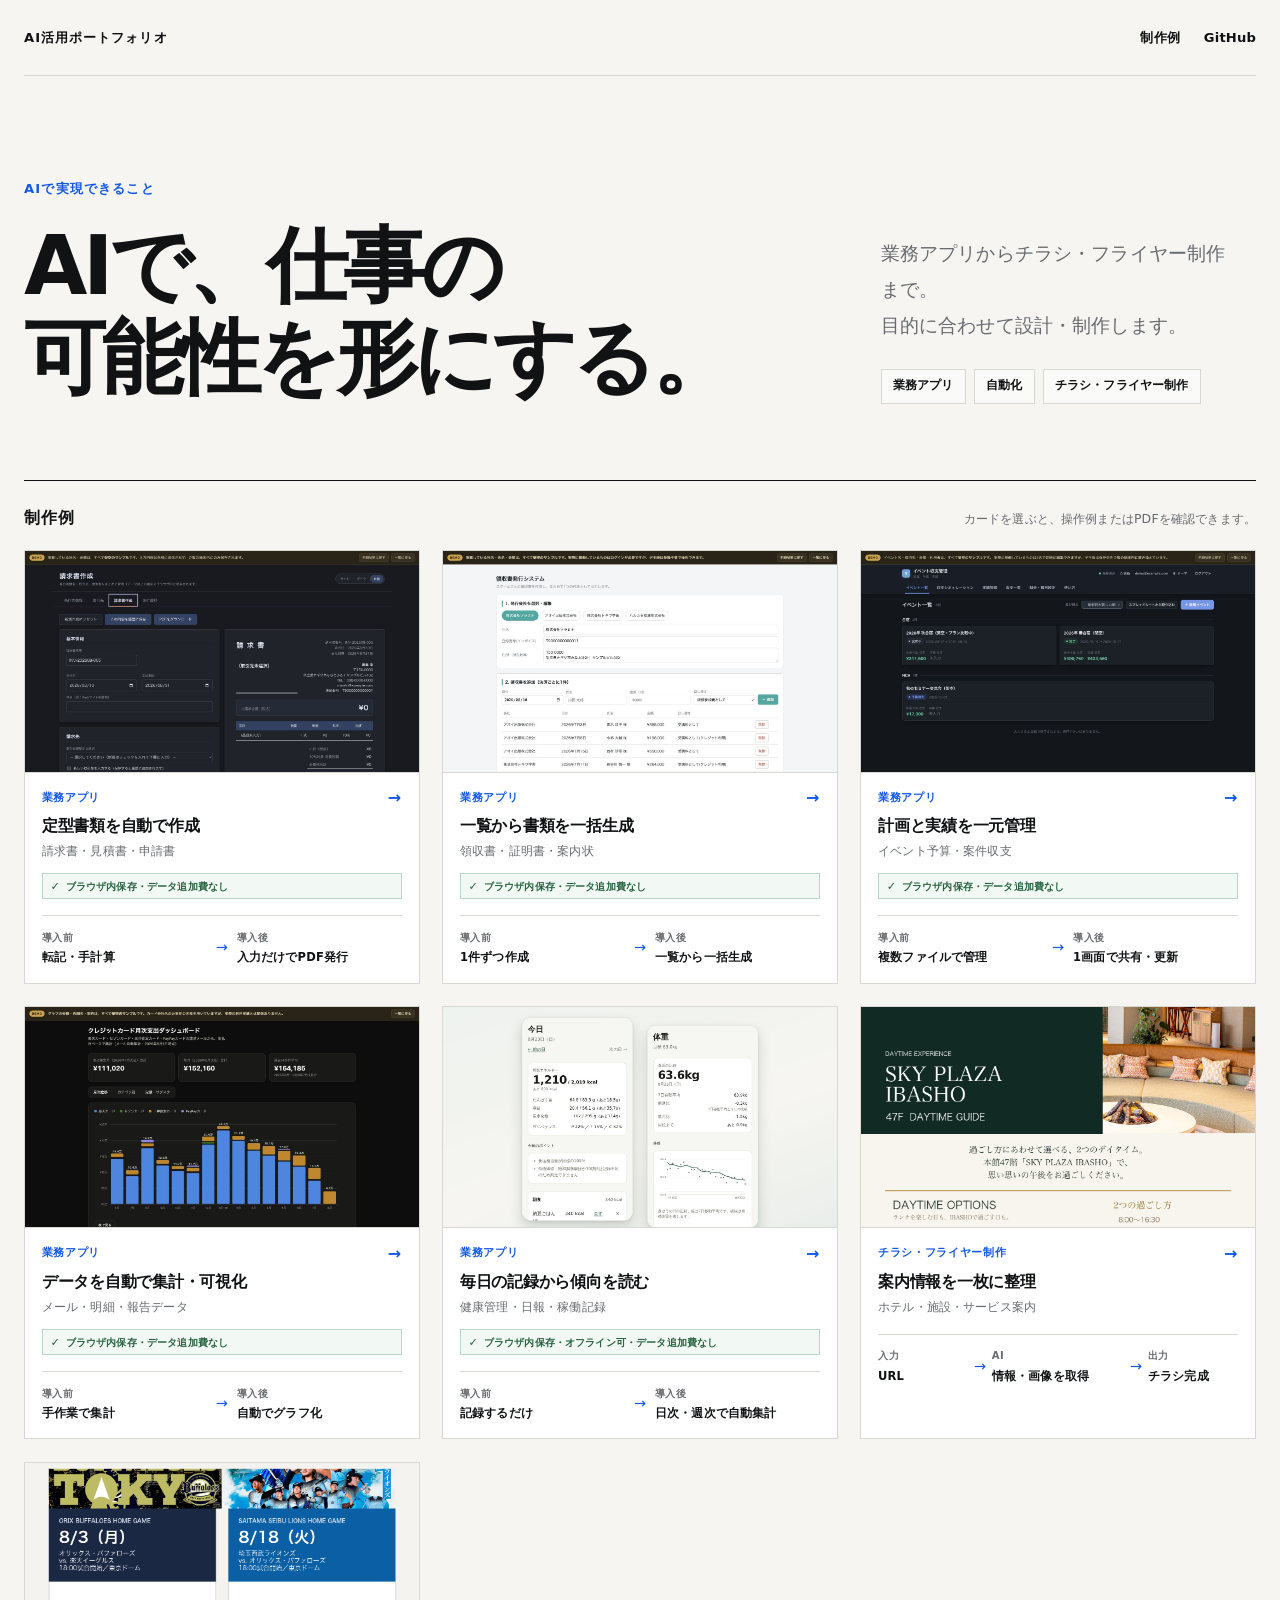
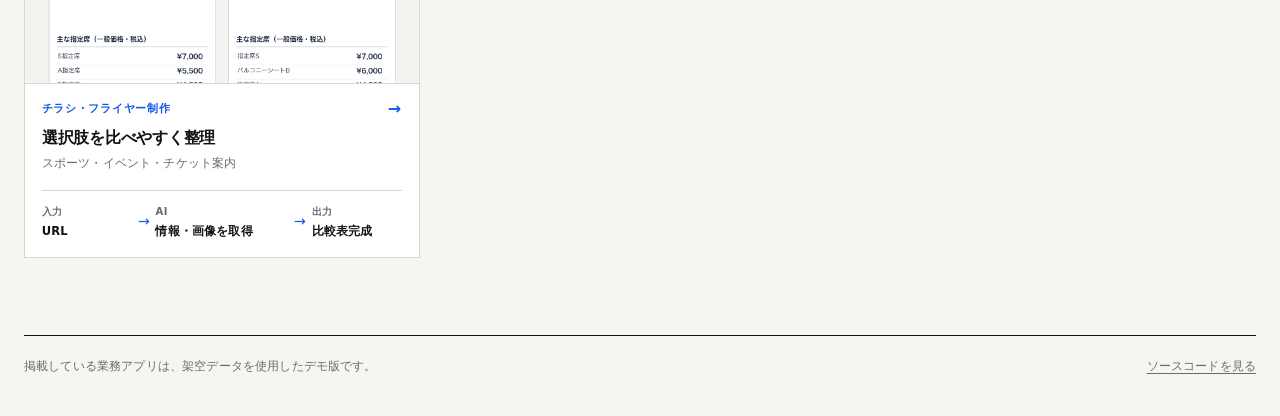
==== commit 5f9c0052: "食事・体重記録アプリのデモを追加する 制作例に7つめのカードを足した。実物は React + TypeScript + Dexie の PWA（別リポジトリ）で、ここに置いたのは架空データを入れたデモ" ====
--- a/index.html
+++ b/index.html
@@ -444,6 +444,21 @@
           </div>
         </a>
 
+        <a class="work-card" href="apps/meal-tracker/">
+          <div class="preview"><img src="assets/previews/meal-tracker.png" alt="食事と体重を記録して傾向を見るアプリの画面"></div>
+          <div class="card-body">
+            <div class="card-meta"><span>業務アプリ</span><span class="card-arrow" aria-hidden="true">→</span></div>
+            <h3 class="card-title">毎日の記録から傾向を読む</h3>
+            <p class="card-use">健康管理・日報・稼働記録</p>
+            <span class="cost-note">ブラウザ内保存・オフライン可・データ追加費なし</span>
+            <div class="change" aria-label="導入前後の変化">
+              <div class="change-step"><span class="change-label">導入前</span><span class="change-text">記録するだけ</span></div>
+              <span class="change-arrow" aria-hidden="true">→</span>
+              <div class="change-step"><span class="change-label">導入後</span><span class="change-text">日次・週次で自動集計</span></div>
+            </div>
+          </div>
+        </a>
+
         <a class="work-card" href="works/ibasho/ibasho_lunch_flyer.pdf" target="_blank" rel="noopener">
           <div class="preview flyer"><img src="works/ibasho/ibasho_lunch_flyer.png" alt="ホテルや施設の案内チラシ制作例"></div>
           <div class="card-body">
